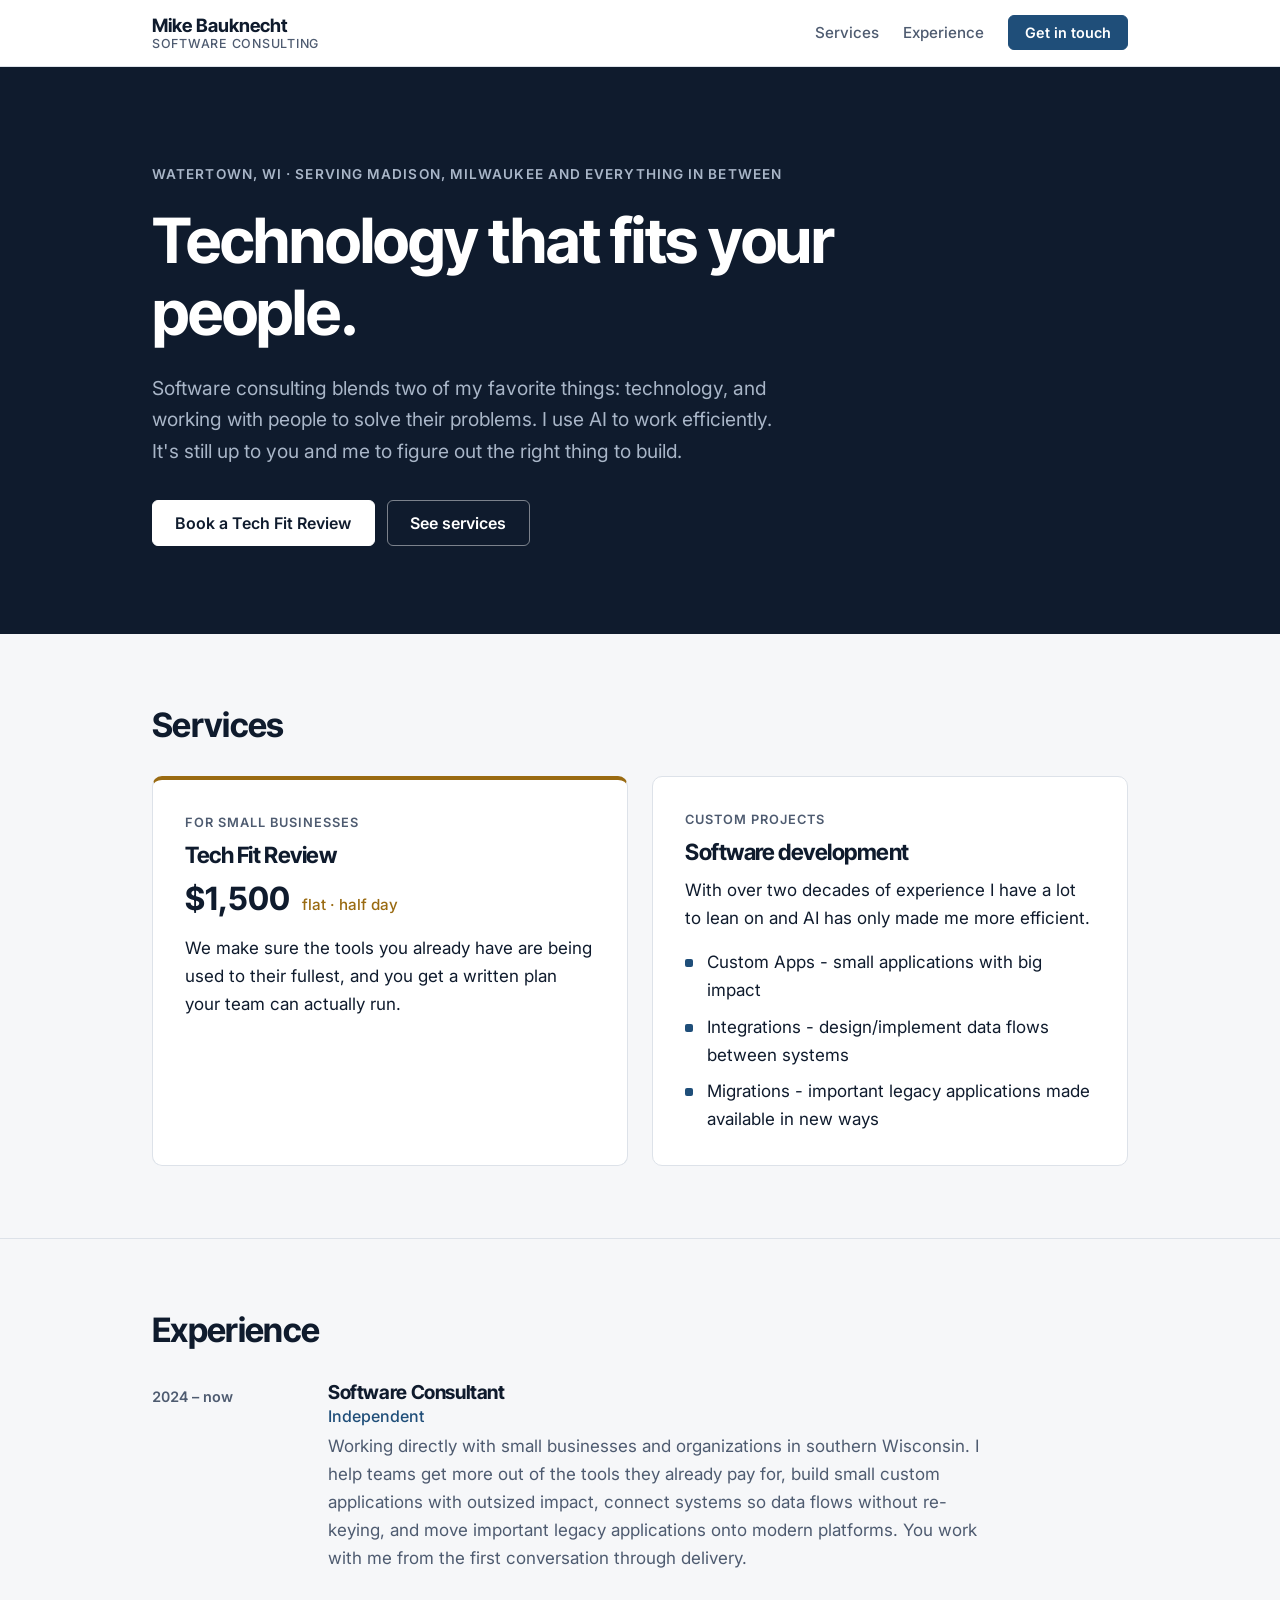
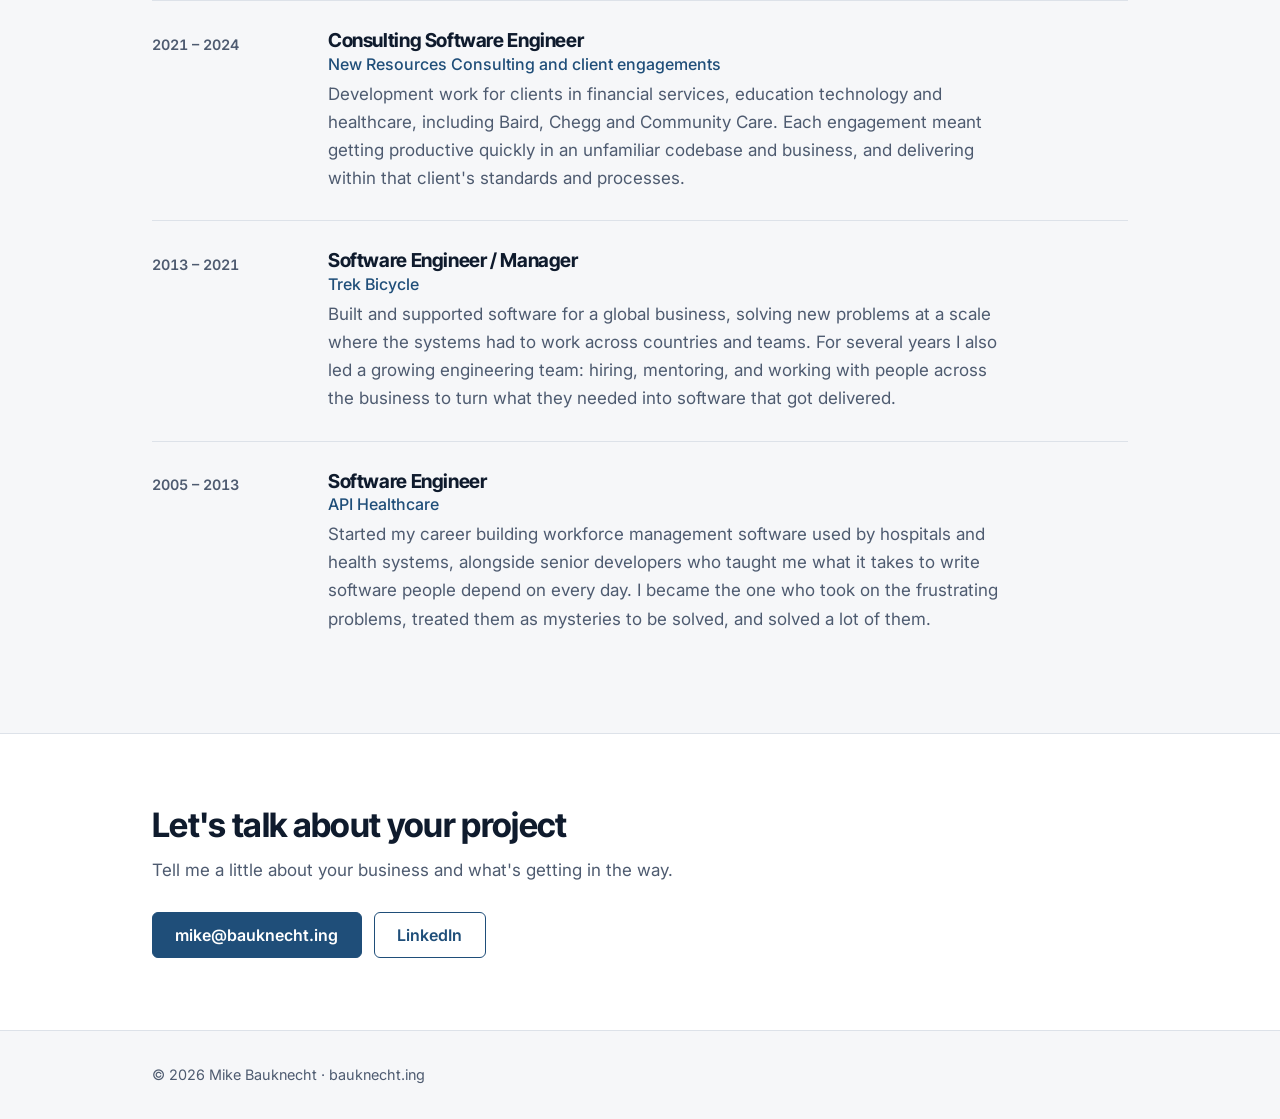
==== index.html @ 4aa67260 "Temp experience section" ====
<!doctype html>
<html lang="en">
<head>
    <meta charset="utf-8">
    <meta name="viewport" content="width=device-width,initial-scale=1">
    <title>Mike Bauknecht – Software Consulting</title>
    <meta name="description" content="Software consulting from Mike Bauknecht in Watertown, WI: custom apps, system integrations, legacy migrations, and a half-day Tech Fit Review for small businesses.">
    <link rel="canonical" href="https://bauknecht.ing/">
    <link rel="preconnect" href="https://fonts.googleapis.com">
    <link rel="preconnect" href="https://fonts.gstatic.com" crossorigin>
    <link href="https://fonts.googleapis.com/css2?family=Inter:wght@400;500;600;700&family=Inter+Tight:wght@600;700&display=swap" rel="stylesheet">
    <link rel="stylesheet" href="style.css">
</head>
<body>
    <header class="site">
        <div class="wrap">
            <a class="brand" href="#top">Mike Bauknecht<span>Software Consulting</span></a>
            <nav aria-label="Main">
                <a href="#services">Services</a>
                <a href="#experience">Experience</a>
                <a class="btn btn-sm" href="#contact">Get in touch</a>
            </nav>
        </div>
    </header>

    <main id="top">
        <section class="hero">
            <div class="wrap">
                <p class="eyebrow">Watertown, WI &middot; Serving Madison, Milwaukee and everything in between</p>
                <h1>Technology that fits your people.</h1>
                <p class="lede">Software consulting blends two of my favorite things: technology, and working with people to solve their problems. I use AI to work efficiently. It's still up to you and me to figure out the right thing to build.</p>
                <p class="cta">
                    <a class="btn" href="mailto:mike@bauknecht.ing?subject=Tech%20Fit%20Review">Book a Tech Fit Review</a>
                    <a class="btn btn-ghost" href="#services">See services</a>
                </p>
            </div>
        </section>

        <section id="services">
            <div class="wrap">
                <h2>Services</h2>
                <div class="grid">
                    <article class="card featured">
                        <p class="tag">For small businesses</p>
                        <h3>Tech Fit Review</h3>
                        <p class="price">$1,500 <span>flat &middot; half day</span></p>
                        <p>We make sure the tools you already have are being used to their fullest, and you get a written plan your team can actually run.</p>
                    </article>
                    <article class="card">
                        <p class="tag">Custom projects</p>
                        <h3>Software development</h3>
                        <p>With over two decades of experience I have a lot to lean on and AI has only made me more efficient.</p>
                        <ul class="skills">
                            <li>Custom Apps - small applications with big impact</li>
                            <li>Integrations - design/implement data flows between systems</li>
                            <li>Migrations - important legacy applications made available in new ways</li>
                        </ul>
                    </article>
                </div>
            </div>
        </section>

        <section id="experience">
            <div class="wrap">
                <h2>Experience</h2>
                <ol class="timeline">
                    <li>
                        <time>2024 – now</time>
                        <div>
                            <h3>Software Consultant <span>Independent</span></h3>
                            <p>Working directly with small businesses and organizations in southern Wisconsin. I help teams get more out of the tools they already pay for, build small custom applications with outsized impact, connect systems so data flows without re-keying, and move important legacy applications onto modern platforms. You work with me from the first conversation through delivery.</p>
                        </div>
                    </li>
                    <li>
                        <time>2021 – 2024</time>
                        <div>
                            <h3>Consulting Software Engineer <span>New Resources Consulting and client engagements</span></h3>
                            <p>Development work for clients in financial services, education technology and healthcare, including Baird, Chegg and Community Care. Each engagement meant getting productive quickly in an unfamiliar codebase and business, and delivering within that client's standards and processes.</p>
                        </div>
                    </li>
                    <li>
                        <time>2013 – 2021</time>
                        <div>
                            <h3>Software Engineer / Manager <span>Trek Bicycle</span></h3>
                            <p>Built and supported software for a global business, solving new problems at a scale where the systems had to work across countries and teams. For several years I also led a growing engineering team: hiring, mentoring, and working with people across the business to turn what they needed into software that got delivered.</p>
                        </div>
                    </li>
                    <li>
                        <time>2005 – 2013</time>
                        <div>
                            <h3>Software Engineer <span>API Healthcare</span></h3>
                            <p>Started my career building workforce management software used by hospitals and health systems, alongside senior developers who taught me what it takes to write software people depend on every day. I became the one who took on the frustrating problems, treated them as mysteries to be solved, and solved a lot of them.</p>
                        </div>
                    </li>
                </ol>
            </div>
        </section>

        <section id="contact" class="contact">
            <div class="wrap">
                <h2>Let's talk about your project</h2>
                <p>Tell me a little about your business and what's getting in the way.</p>
                <p class="cta">
                    <a class="btn" href="mailto:mike@bauknecht.ing">mike@bauknecht.ing</a>
                    <a class="btn btn-ghost" href="https://www.linkedin.com/in/michaelbauknecht/">LinkedIn</a>
                </p>
            </div>
        </section>
    </main>

    <footer>
        <div class="wrap">&copy; <span id="yr">2026</span> Mike Bauknecht &middot; bauknecht.ing</div>
    </footer>

    <script>document.getElementById("yr").textContent=new Date().getFullYear()</script>
</body>
</html>
---- style.css ----
:root{--bg:#F6F7F9;--surface:#FFFFFF;--ink:#0F1B2D;--muted:#4E5B70;--line:#DDE2E9;--accent:#1F4E79;--accent-ink:#FFFFFF;--gold:#9A6B12;--hero:#0F1B2D;--hero-ink:#E8EDF4;--hero-muted:#A9B6C8}
@media (prefers-color-scheme:dark){:root{--bg:#0B1220;--surface:#121B2B;--ink:#E6EBF2;--muted:#9AA7BA;--line:#223047;--accent:#86B6E6;--accent-ink:#0B1220;--gold:#D9AE5B;--hero:#070D18}}
*{box-sizing:border-box}
html{scroll-behavior:smooth;scroll-padding-top:5rem}
body{margin:0;background:var(--bg);color:var(--ink);font:400 1.0625rem/1.65 "Inter",system-ui,sans-serif;-webkit-font-smoothing:antialiased}
.wrap{max-width:64rem;margin:0 auto;padding:0 1.5rem}
a{color:var(--accent);text-underline-offset:.2em}
a:focus-visible{outline:3px solid var(--accent);outline-offset:3px;border-radius:4px}
h1,h2,h3{font-family:"Inter Tight","Inter",system-ui,sans-serif;letter-spacing:-.02em;line-height:1.15}
header.site{position:sticky;top:0;z-index:10;background:var(--surface);border-bottom:1px solid var(--line)}
header.site .wrap{display:flex;flex-wrap:wrap;align-items:center;gap:.75rem 1.5rem;padding-top:.9rem;padding-bottom:.9rem}
.brand{font:700 1.15rem "Inter Tight","Inter",sans-serif;color:var(--ink);text-decoration:none;margin-right:auto;display:flex;flex-direction:column;line-height:1.2}
.brand span{font:500 .78rem "Inter",sans-serif;color:var(--muted);letter-spacing:.06em;text-transform:uppercase}
nav{display:flex;align-items:center;gap:1.5rem}
nav a{font-weight:500;font-size:.95rem;color:var(--muted);text-decoration:none}
nav a:hover{color:var(--ink)}
.btn{display:inline-block;font:600 1rem "Inter",sans-serif;background:var(--accent);color:var(--accent-ink);border:1px solid var(--accent);padding:.75rem 1.4rem;border-radius:6px;text-decoration:none;transition:filter .15s}
.btn:hover{filter:brightness(1.12)}
nav a.btn,nav a.btn:hover{color:var(--accent-ink)}
.btn-sm{font-size:.9rem;padding:.5rem 1rem}
.btn-ghost{background:transparent;color:var(--accent)}
.cta{display:flex;flex-wrap:wrap;gap:.75rem;margin:2rem 0 0}
section{padding:4.5rem 0;border-bottom:1px solid var(--line)}
h2{font-size:clamp(1.6rem,3.5vw,2.1rem);margin:0 0 2rem}
.hero{background:var(--hero);color:var(--hero-ink);padding:6rem 0 5.5rem;border:0}
.hero .eyebrow{font-weight:600;font-size:.85rem;letter-spacing:.08em;text-transform:uppercase;color:var(--hero-muted);margin:0 0 1.25rem}
.hero h1{font-size:clamp(2.3rem,6vw,3.9rem);margin:0 0 1.5rem;max-width:18ch;color:#fff}
.hero .lede{font-size:1.2rem;color:var(--hero-muted);max-width:40rem;margin:0}
.hero .btn{--accent:#FFFFFF;--accent-ink:#0F1B2D}
.hero .btn-ghost{color:#fff;border-color:rgba(255,255,255,.45)}
.grid{display:grid;grid-template-columns:repeat(auto-fit,minmax(18rem,1fr));gap:1.5rem}
.card{background:var(--surface);border:1px solid var(--line);border-radius:10px;padding:2rem}
.card.featured{border-top:4px solid var(--gold)}
.card h3{font-size:1.4rem;margin:0 0 .75rem}
.card p{margin:0 0 1rem}
.card p:last-child{margin-bottom:0}
.tag{font-weight:600;font-size:.8rem;letter-spacing:.08em;text-transform:uppercase;color:var(--muted)}
.card .tag{margin-bottom:.5rem}
.price{font:700 2rem "Inter Tight","Inter",sans-serif;color:var(--ink)}
.price span{font:500 .95rem "Inter",sans-serif;color:var(--gold);margin-left:.35rem}
.skills{margin:0;padding:0;list-style:none;display:grid;gap:.5rem}
.skills li{padding-left:1.4rem;position:relative}
.skills li::before{content:"";position:absolute;left:0;top:.65em;width:.5rem;height:.5rem;border-radius:2px;background:var(--accent)}
.about{max-width:44rem;margin:2.5rem 0 0;color:var(--muted);font-size:1.1rem}
.timeline{list-style:none;margin:0;padding:0}
.timeline li{display:grid;grid-template-columns:9rem 1fr;gap:.25rem 2rem;padding:1.75rem 0;border-top:1px solid var(--line)}
.timeline li:first-child{border-top:0;padding-top:0}
.timeline time{font-weight:600;font-size:.9rem;color:var(--muted);font-variant-numeric:tabular-nums;padding-top:.2rem}
.timeline h3{font-size:1.2rem;margin:0 0 .4rem}
.timeline h3 span{display:block;font:500 1rem "Inter",sans-serif;color:var(--accent);letter-spacing:0;margin-top:.15rem}
.timeline p{margin:0;max-width:42rem;color:var(--muted)}
@media(max-width:40rem){.timeline li{grid-template-columns:1fr}nav a:not(.btn){display:none}}
.contact{background:var(--surface);border-bottom:0}
.contact h2{margin-bottom:.75rem}
.contact p{max-width:40rem;color:var(--muted);margin:0}
.contact .cta{margin-top:1.75rem}
footer{padding:2rem 0;color:var(--muted);font-size:.9rem;border-top:1px solid var(--line)}
@media(prefers-reduced-motion:reduce){html{scroll-behavior:auto}.btn{transition:none}}
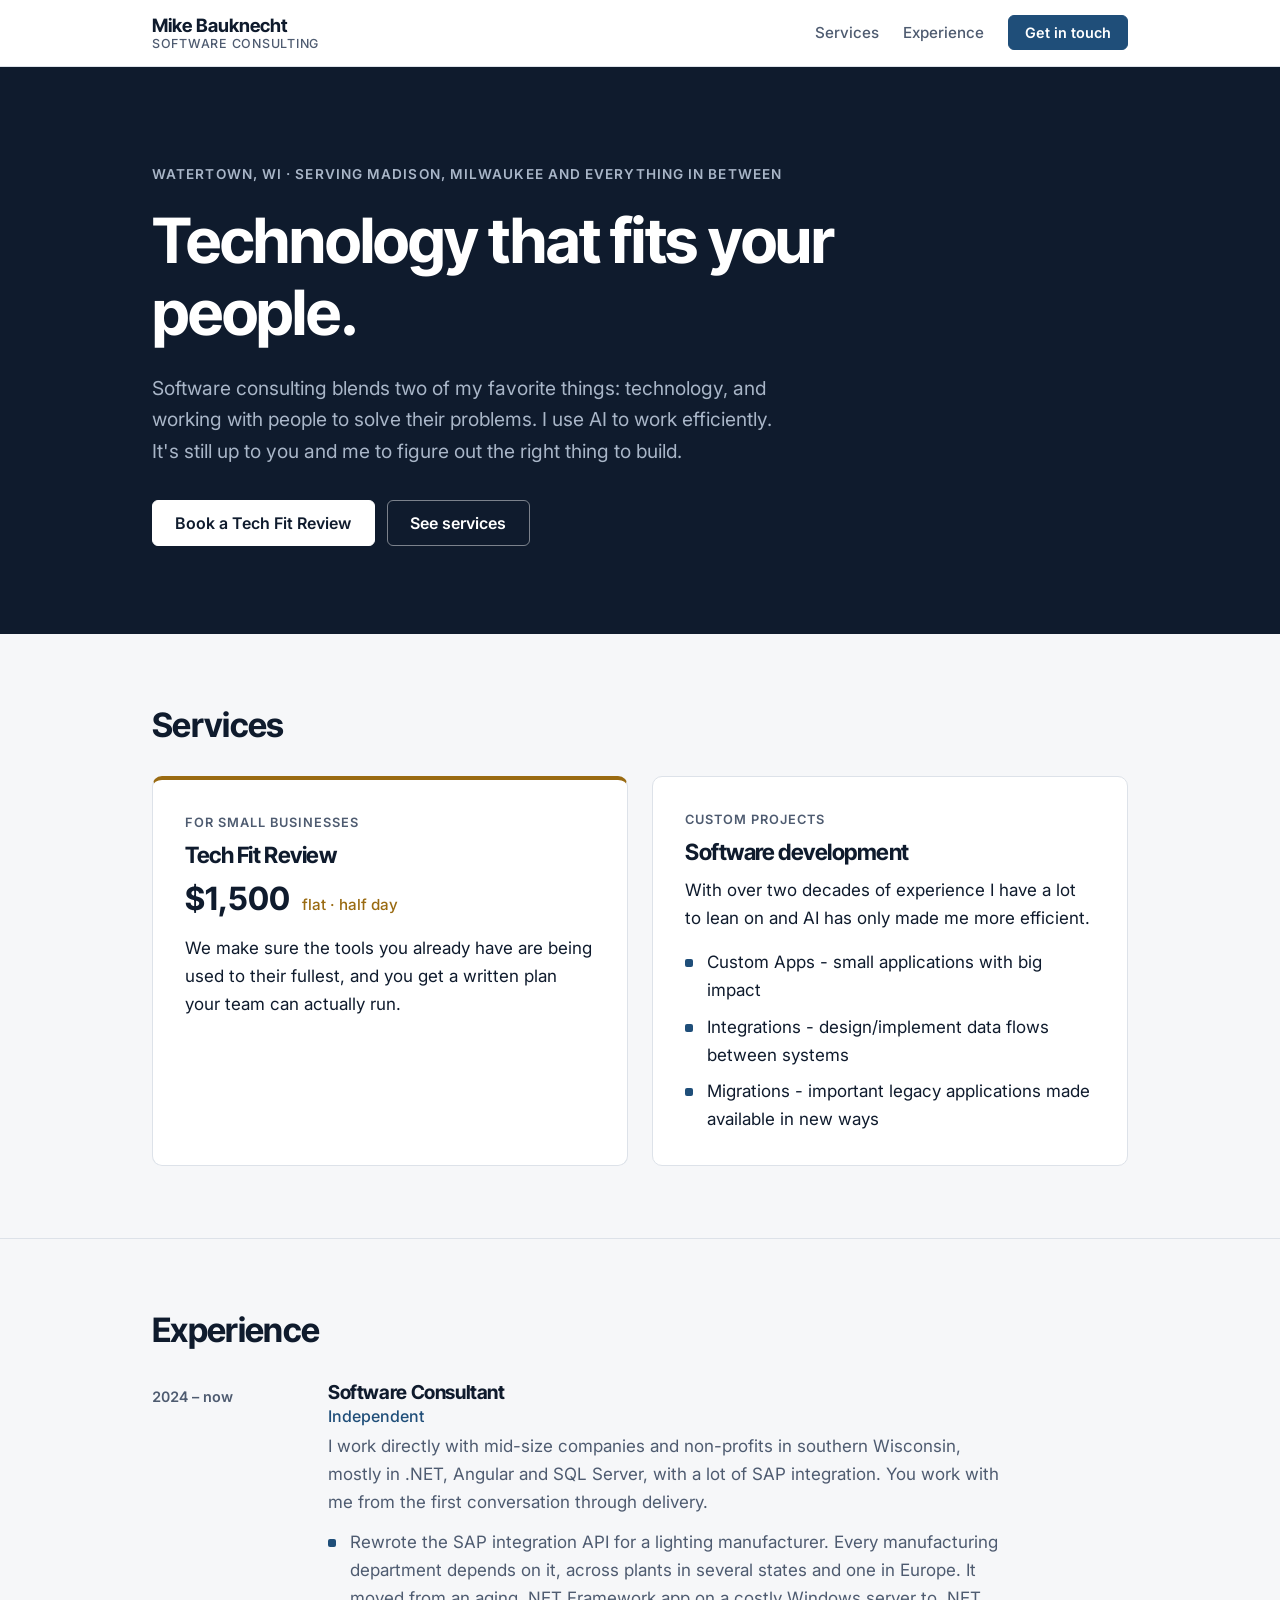
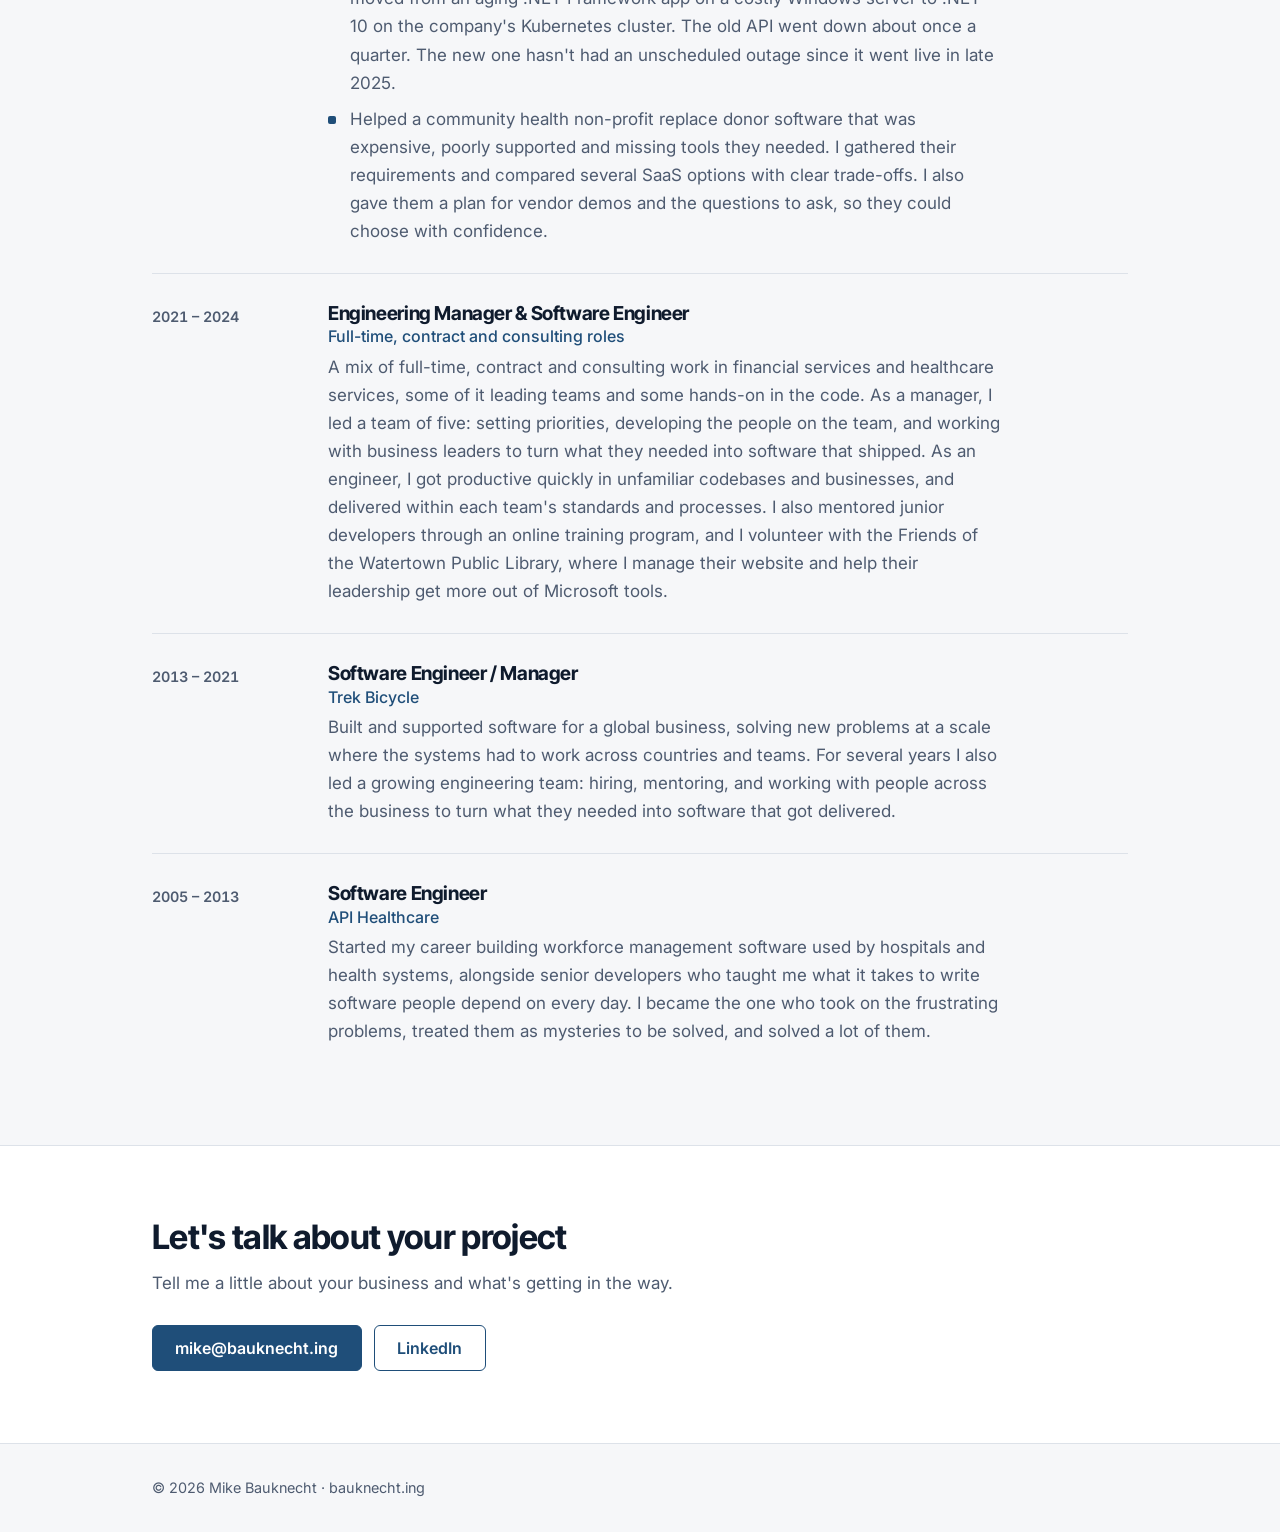
==== commit 4c047705: "Connective and hopping experience entries" ====
--- a/index.html
+++ b/index.html
@@ -4,7 +4,7 @@
     <meta charset="utf-8">
     <meta name="viewport" content="width=device-width,initial-scale=1">
     <title>Mike Bauknecht – Software Consulting</title>
-    <meta name="description" content="Software consulting from Mike Bauknecht in Watertown, WI: custom apps, system integrations, legacy migrations, and a half-day Tech Fit Review for small businesses.">
+    <meta name="description" content="Software consulting from Mike Bauknecht in Watertown, WI: custom apps, system integrations, legacy migrations, and a half-day Tech Fit Review for small to mid-size businesses and non-profits.">
     <link rel="canonical" href="https://bauknecht.ing/">
     <link rel="preconnect" href="https://fonts.googleapis.com">
     <link rel="preconnect" href="https://fonts.gstatic.com" crossorigin>
@@ -68,14 +68,18 @@
                         <time>2024 – now</time>
                         <div>
                             <h3>Software Consultant <span>Independent</span></h3>
-                            <p>Working directly with small businesses and organizations in southern Wisconsin. I help teams get more out of the tools they already pay for, build small custom applications with outsized impact, connect systems so data flows without re-keying, and move important legacy applications onto modern platforms. You work with me from the first conversation through delivery.</p>
+                            <p>I work directly with mid-size companies and non-profits in southern Wisconsin, mostly in .NET, Angular and SQL Server, with a lot of SAP integration. You work with me from the first conversation through delivery.</p>
+                            <ul>
+                                <li>Rewrote the SAP integration API for a lighting manufacturer. Every manufacturing department depends on it, across plants in several states and one in Europe. It moved from an aging .NET Framework app on a costly Windows server to .NET 10 on the company's Kubernetes cluster. The old API went down about once a quarter. The new one hasn't had an unscheduled outage since it went live in late 2025.</li>
+                                <li>Helped a community health non-profit replace donor software that was expensive, poorly supported and missing tools they needed. I gathered their requirements and compared several SaaS options with clear trade-offs. I also gave them a plan for vendor demos and the questions to ask, so they could choose with confidence.</li>
+                            </ul>
                         </div>
                     </li>
                     <li>
                         <time>2021 – 2024</time>
                         <div>
-                            <h3>Consulting Software Engineer <span>New Resources Consulting and client engagements</span></h3>
-                            <p>Development work for clients in financial services, education technology and healthcare, including Baird, Chegg and Community Care. Each engagement meant getting productive quickly in an unfamiliar codebase and business, and delivering within that client's standards and processes.</p>
+                            <h3>Engineering Manager &amp; Software Engineer <span>Full-time, contract and consulting roles</span></h3>
+                            <p>A mix of full-time, contract and consulting work in financial services and healthcare services, some of it leading teams and some hands-on in the code. As a manager, I led a team of five: setting priorities, developing the people on the team, and working with business leaders to turn what they needed into software that shipped. As an engineer, I got productive quickly in unfamiliar codebases and businesses, and delivered within each team's standards and processes. I also mentored junior developers through an online training program, and I volunteer with the Friends of the Watertown Public Library, where I manage their website and help their leadership get more out of Microsoft tools.</p>
                         </div>
                     </li>
                     <li>
--- a/style.css
+++ b/style.css
@@ -39,17 +39,18 @@
 .price{font:700 2rem "Inter Tight","Inter",sans-serif;color:var(--ink)}
 .price span{font:500 .95rem "Inter",sans-serif;color:var(--gold);margin-left:.35rem}
 .skills{margin:0;padding:0;list-style:none;display:grid;gap:.5rem}
-.skills li{padding-left:1.4rem;position:relative}
-.skills li::before{content:"";position:absolute;left:0;top:.65em;width:.5rem;height:.5rem;border-radius:2px;background:var(--accent)}
+.skills li,.timeline ul li{padding-left:1.4rem;position:relative}
+.skills li::before,.timeline ul li::before{content:"";position:absolute;left:0;top:.65em;width:.5rem;height:.5rem;border-radius:2px;background:var(--accent)}
 .about{max-width:44rem;margin:2.5rem 0 0;color:var(--muted);font-size:1.1rem}
 .timeline{list-style:none;margin:0;padding:0}
-.timeline li{display:grid;grid-template-columns:9rem 1fr;gap:.25rem 2rem;padding:1.75rem 0;border-top:1px solid var(--line)}
-.timeline li:first-child{border-top:0;padding-top:0}
+.timeline>li{display:grid;grid-template-columns:9rem 1fr;gap:.25rem 2rem;padding:1.75rem 0;border-top:1px solid var(--line)}
+.timeline>li:first-child{border-top:0;padding-top:0}
 .timeline time{font-weight:600;font-size:.9rem;color:var(--muted);font-variant-numeric:tabular-nums;padding-top:.2rem}
 .timeline h3{font-size:1.2rem;margin:0 0 .4rem}
 .timeline h3 span{display:block;font:500 1rem "Inter",sans-serif;color:var(--accent);letter-spacing:0;margin-top:.15rem}
 .timeline p{margin:0;max-width:42rem;color:var(--muted)}
-@media(max-width:40rem){.timeline li{grid-template-columns:1fr}nav a:not(.btn){display:none}}
+.timeline ul{margin:.75rem 0 0;padding:0;list-style:none;display:grid;gap:.5rem;max-width:42rem;color:var(--muted)}
+@media(max-width:40rem){.timeline>li{grid-template-columns:1fr}nav a:not(.btn){display:none}}
 .contact{background:var(--surface);border-bottom:0}
 .contact h2{margin-bottom:.75rem}
 .contact p{max-width:40rem;color:var(--muted);margin:0}
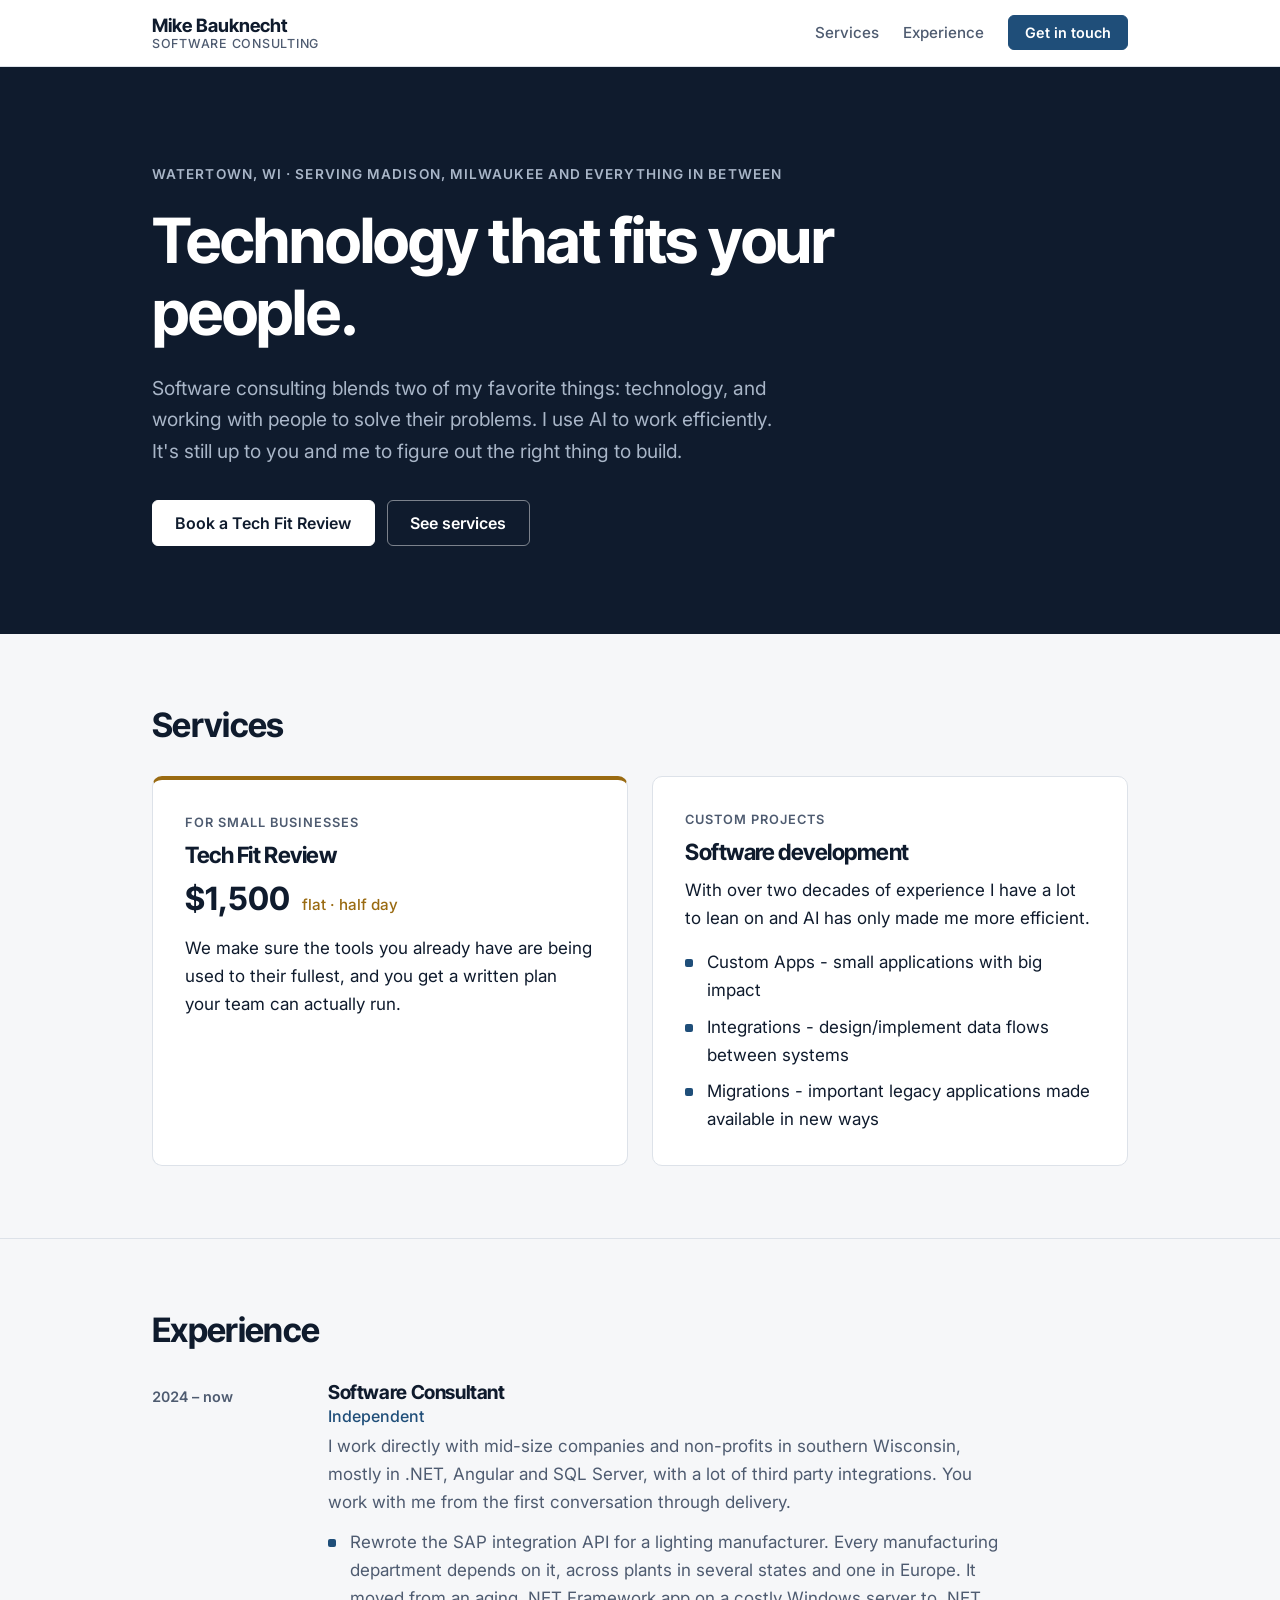
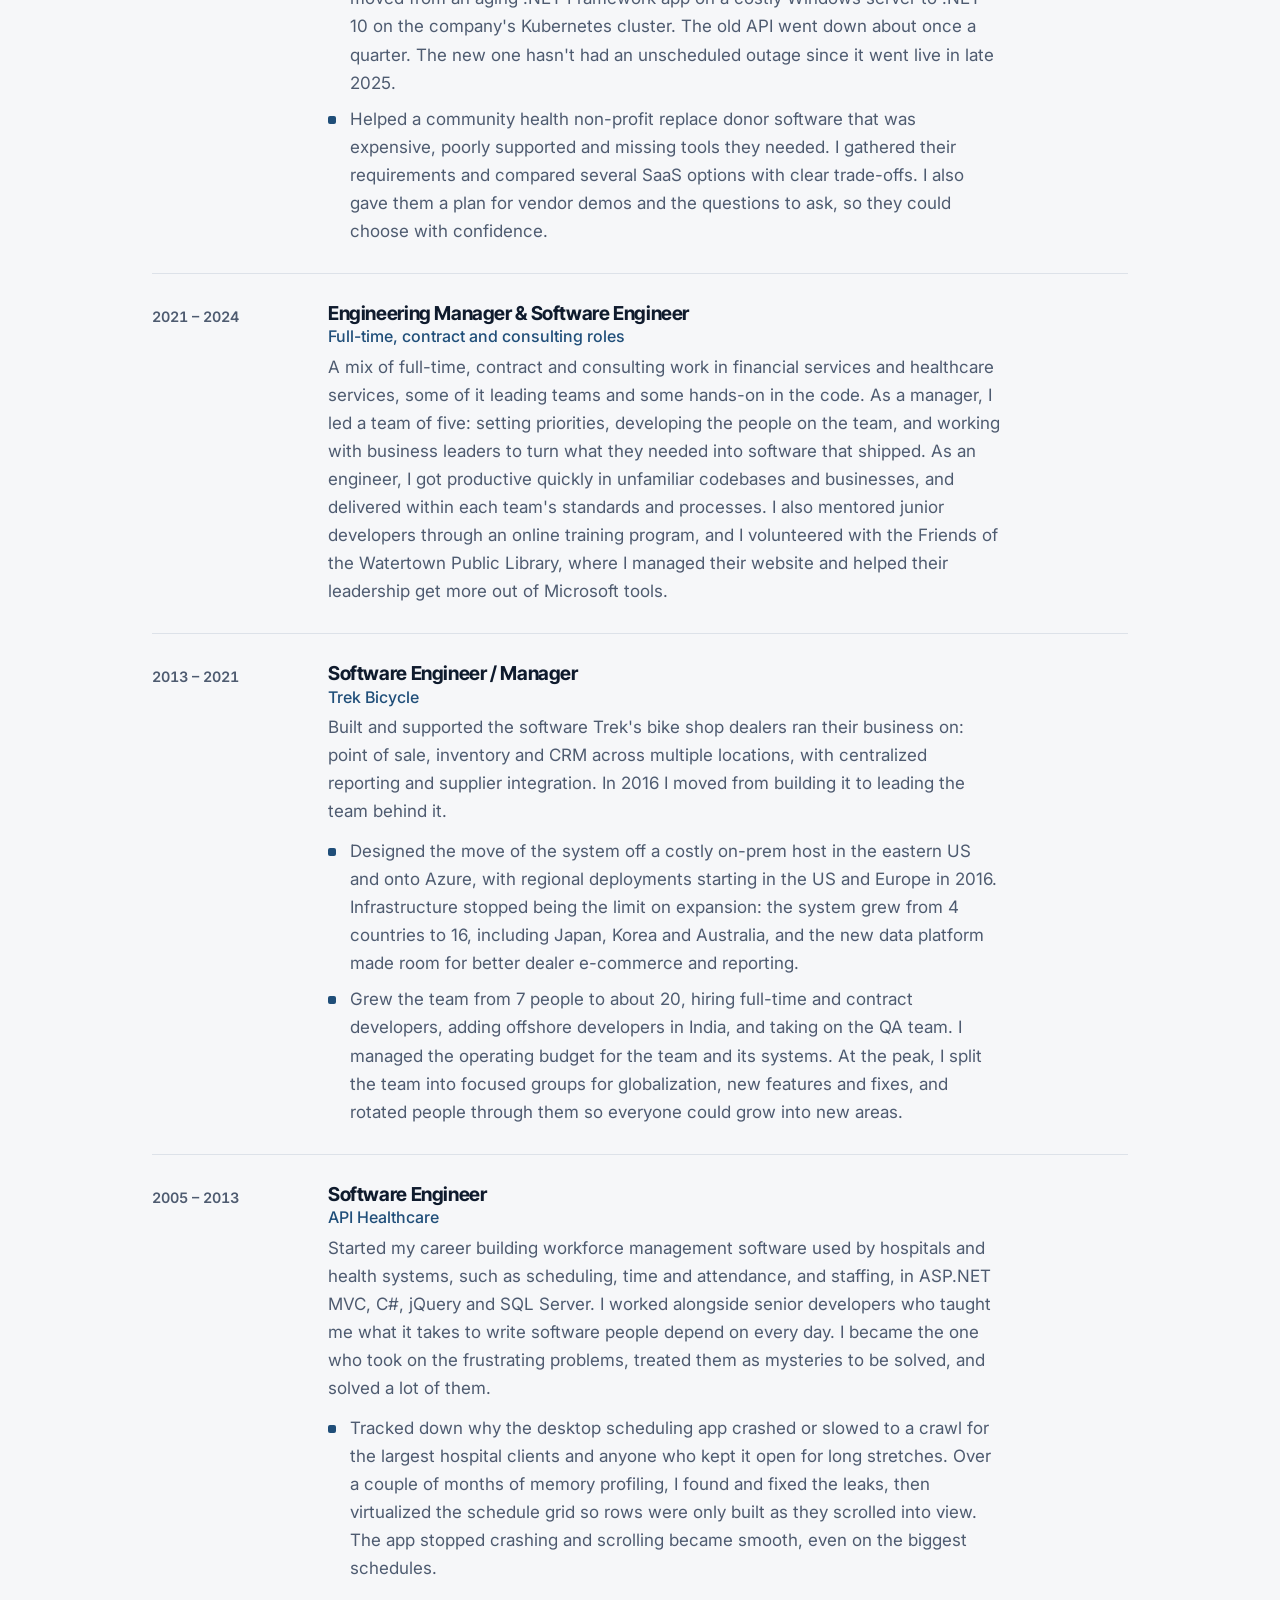
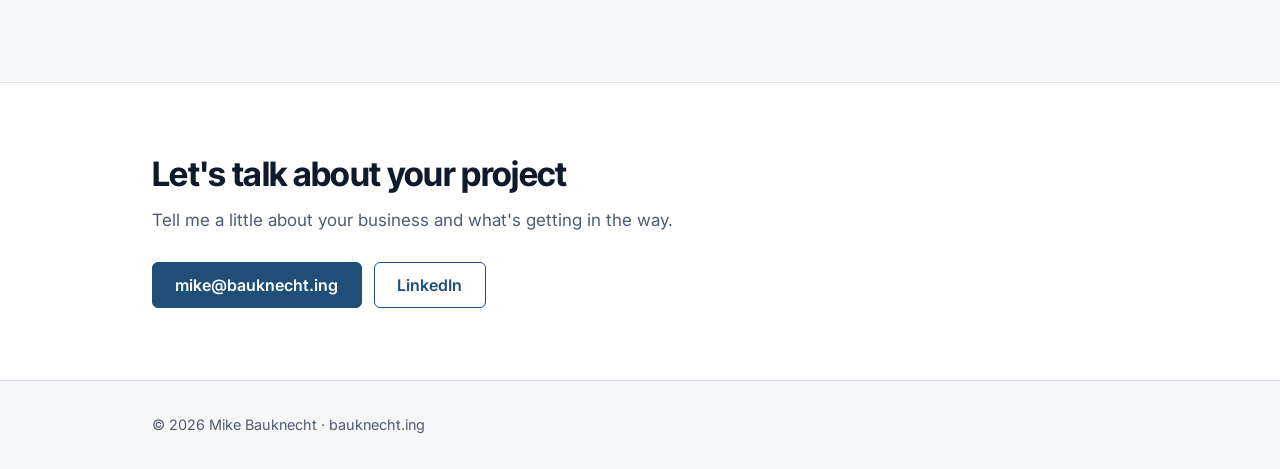
==== commit 5e4c10ac: "Update Trek and Api text" ====
--- a/index.html
+++ b/index.html
@@ -68,7 +68,7 @@
                         <time>2024 – now</time>
                         <div>
                             <h3>Software Consultant <span>Independent</span></h3>
-                            <p>I work directly with mid-size companies and non-profits in southern Wisconsin, mostly in .NET, Angular and SQL Server, with a lot of SAP integration. You work with me from the first conversation through delivery.</p>
+                            <p>I work directly with mid-size companies and non-profits in southern Wisconsin, mostly in .NET, Angular and SQL Server, with a lot of third party integrations. You work with me from the first conversation through delivery.</p>
                             <ul>
                                 <li>Rewrote the SAP integration API for a lighting manufacturer. Every manufacturing department depends on it, across plants in several states and one in Europe. It moved from an aging .NET Framework app on a costly Windows server to .NET 10 on the company's Kubernetes cluster. The old API went down about once a quarter. The new one hasn't had an unscheduled outage since it went live in late 2025.</li>
                                 <li>Helped a community health non-profit replace donor software that was expensive, poorly supported and missing tools they needed. I gathered their requirements and compared several SaaS options with clear trade-offs. I also gave them a plan for vendor demos and the questions to ask, so they could choose with confidence.</li>
@@ -79,21 +79,28 @@
                         <time>2021 – 2024</time>
                         <div>
                             <h3>Engineering Manager &amp; Software Engineer <span>Full-time, contract and consulting roles</span></h3>
-                            <p>A mix of full-time, contract and consulting work in financial services and healthcare services, some of it leading teams and some hands-on in the code. As a manager, I led a team of five: setting priorities, developing the people on the team, and working with business leaders to turn what they needed into software that shipped. As an engineer, I got productive quickly in unfamiliar codebases and businesses, and delivered within each team's standards and processes. I also mentored junior developers through an online training program, and I volunteer with the Friends of the Watertown Public Library, where I manage their website and help their leadership get more out of Microsoft tools.</p>
+                            <p>A mix of full-time, contract and consulting work in financial services and healthcare services, some of it leading teams and some hands-on in the code. As a manager, I led a team of five: setting priorities, developing the people on the team, and working with business leaders to turn what they needed into software that shipped. As an engineer, I got productive quickly in unfamiliar codebases and businesses, and delivered within each team's standards and processes. I also mentored junior developers through an online training program, and I volunteered with the Friends of the Watertown Public Library, where I managed their website and helped their leadership get more out of Microsoft tools.</p>
                         </div>
                     </li>
                     <li>
                         <time>2013 – 2021</time>
                         <div>
                             <h3>Software Engineer / Manager <span>Trek Bicycle</span></h3>
-                            <p>Built and supported software for a global business, solving new problems at a scale where the systems had to work across countries and teams. For several years I also led a growing engineering team: hiring, mentoring, and working with people across the business to turn what they needed into software that got delivered.</p>
+                            <p>Built and supported the software Trek's bike shop dealers ran their business on: point of sale, inventory and CRM across multiple locations, with centralized reporting and supplier integration. In 2016 I moved from building it to leading the team behind it.</p>
+                            <ul>
+                                <li>Designed the move of the system off a costly on-prem host in the eastern US and onto Azure, with regional deployments starting in the US and Europe in 2016. Infrastructure stopped being the limit on expansion: the system grew from 4 countries to 16, including Japan, Korea and Australia, and the new data platform made room for better dealer e-commerce and reporting.</li>
+                                <li>Grew the team from 7 people to about 20, hiring full-time and contract developers, adding offshore developers in India, and taking on the QA team. I managed the operating budget for the team and its systems. At the peak, I split the team into focused groups for globalization, new features and fixes, and rotated people through them so everyone could grow into new areas.</li>
+                            </ul>
                         </div>
                     </li>
                     <li>
                         <time>2005 – 2013</time>
                         <div>
                             <h3>Software Engineer <span>API Healthcare</span></h3>
-                            <p>Started my career building workforce management software used by hospitals and health systems, alongside senior developers who taught me what it takes to write software people depend on every day. I became the one who took on the frustrating problems, treated them as mysteries to be solved, and solved a lot of them.</p>
+                            <p>Started my career building workforce management software used by hospitals and health systems, such as scheduling, time and attendance, and staffing, in ASP.NET MVC, C#, jQuery and SQL Server. I worked alongside senior developers who taught me what it takes to write software people depend on every day. I became the one who took on the frustrating problems, treated them as mysteries to be solved, and solved a lot of them.</p>
+                            <ul>
+                                <li>Tracked down why the desktop scheduling app crashed or slowed to a crawl for the largest hospital clients and anyone who kept it open for long stretches. Over a couple of months of memory profiling, I found and fixed the leaks, then virtualized the schedule grid so rows were only built as they scrolled into view. The app stopped crashing and scrolling became smooth, even on the biggest schedules.</li>
+                            </ul>
                         </div>
                     </li>
                 </ol>
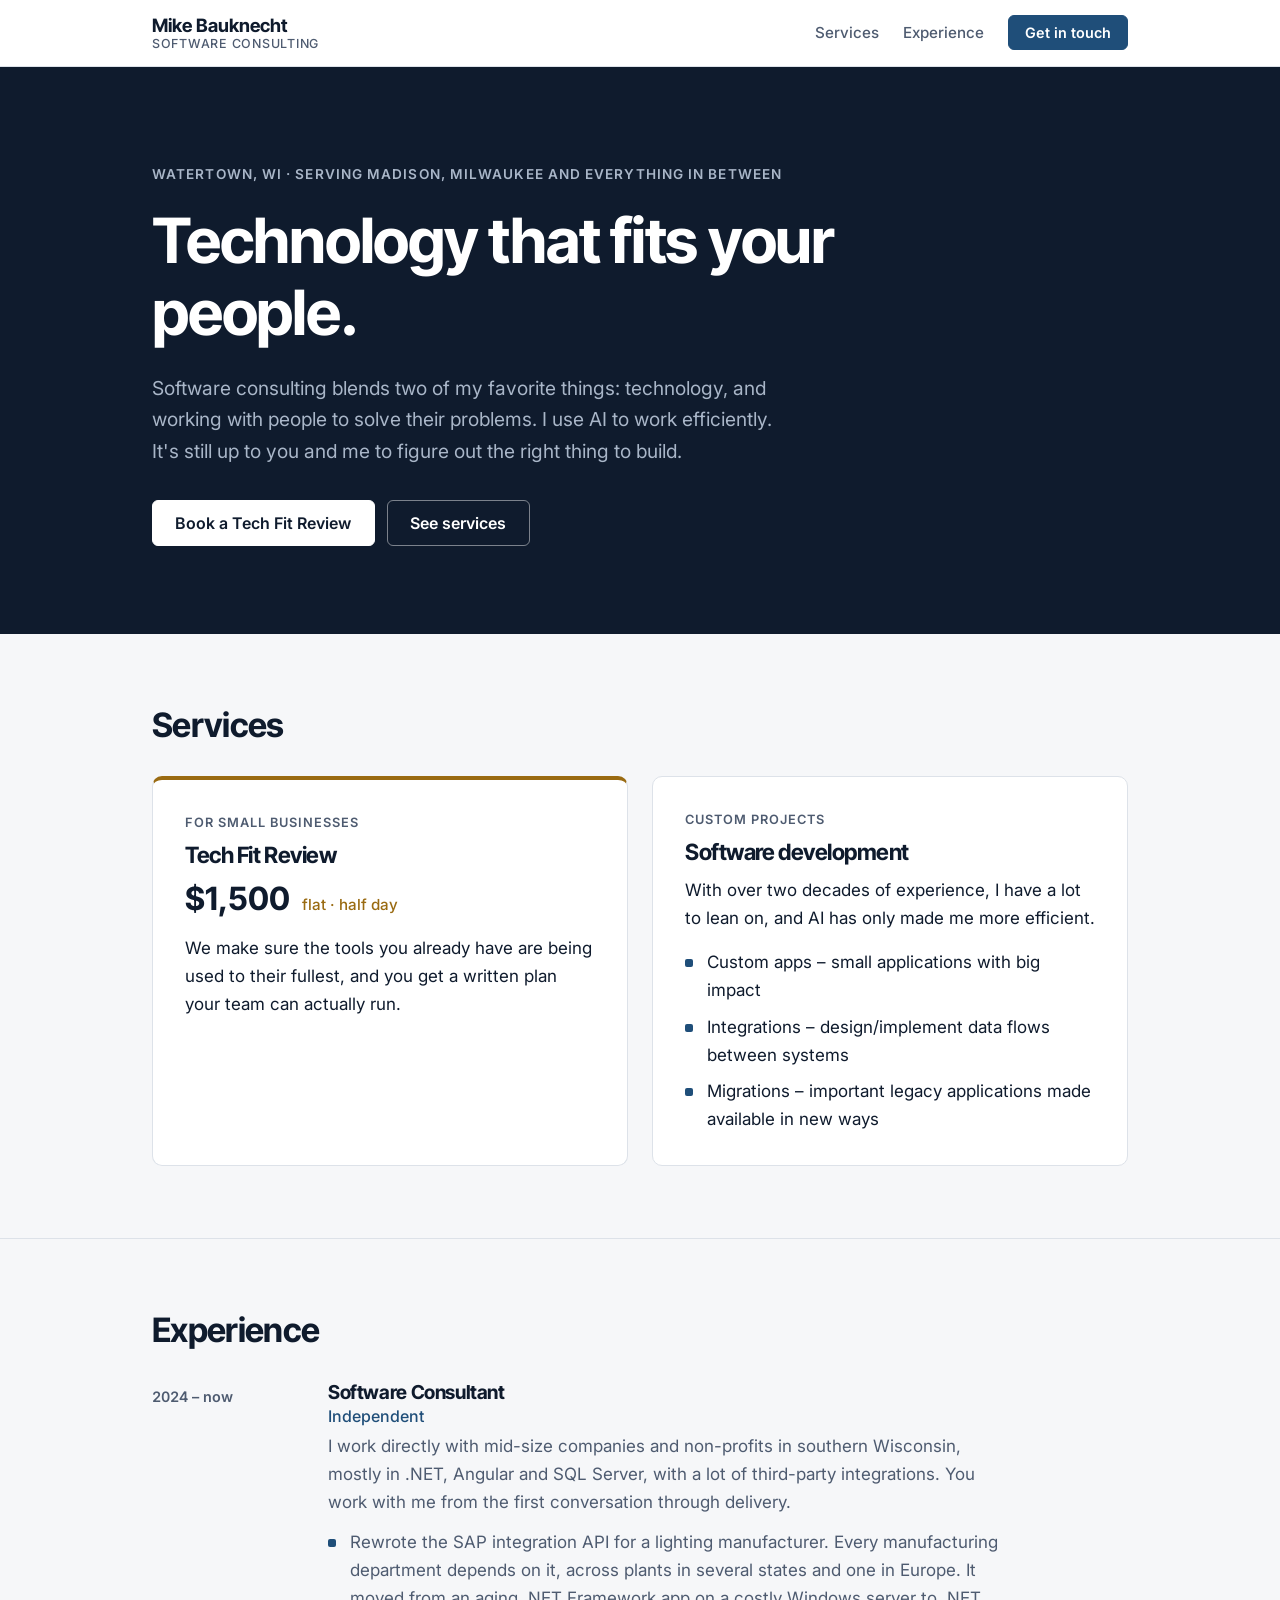
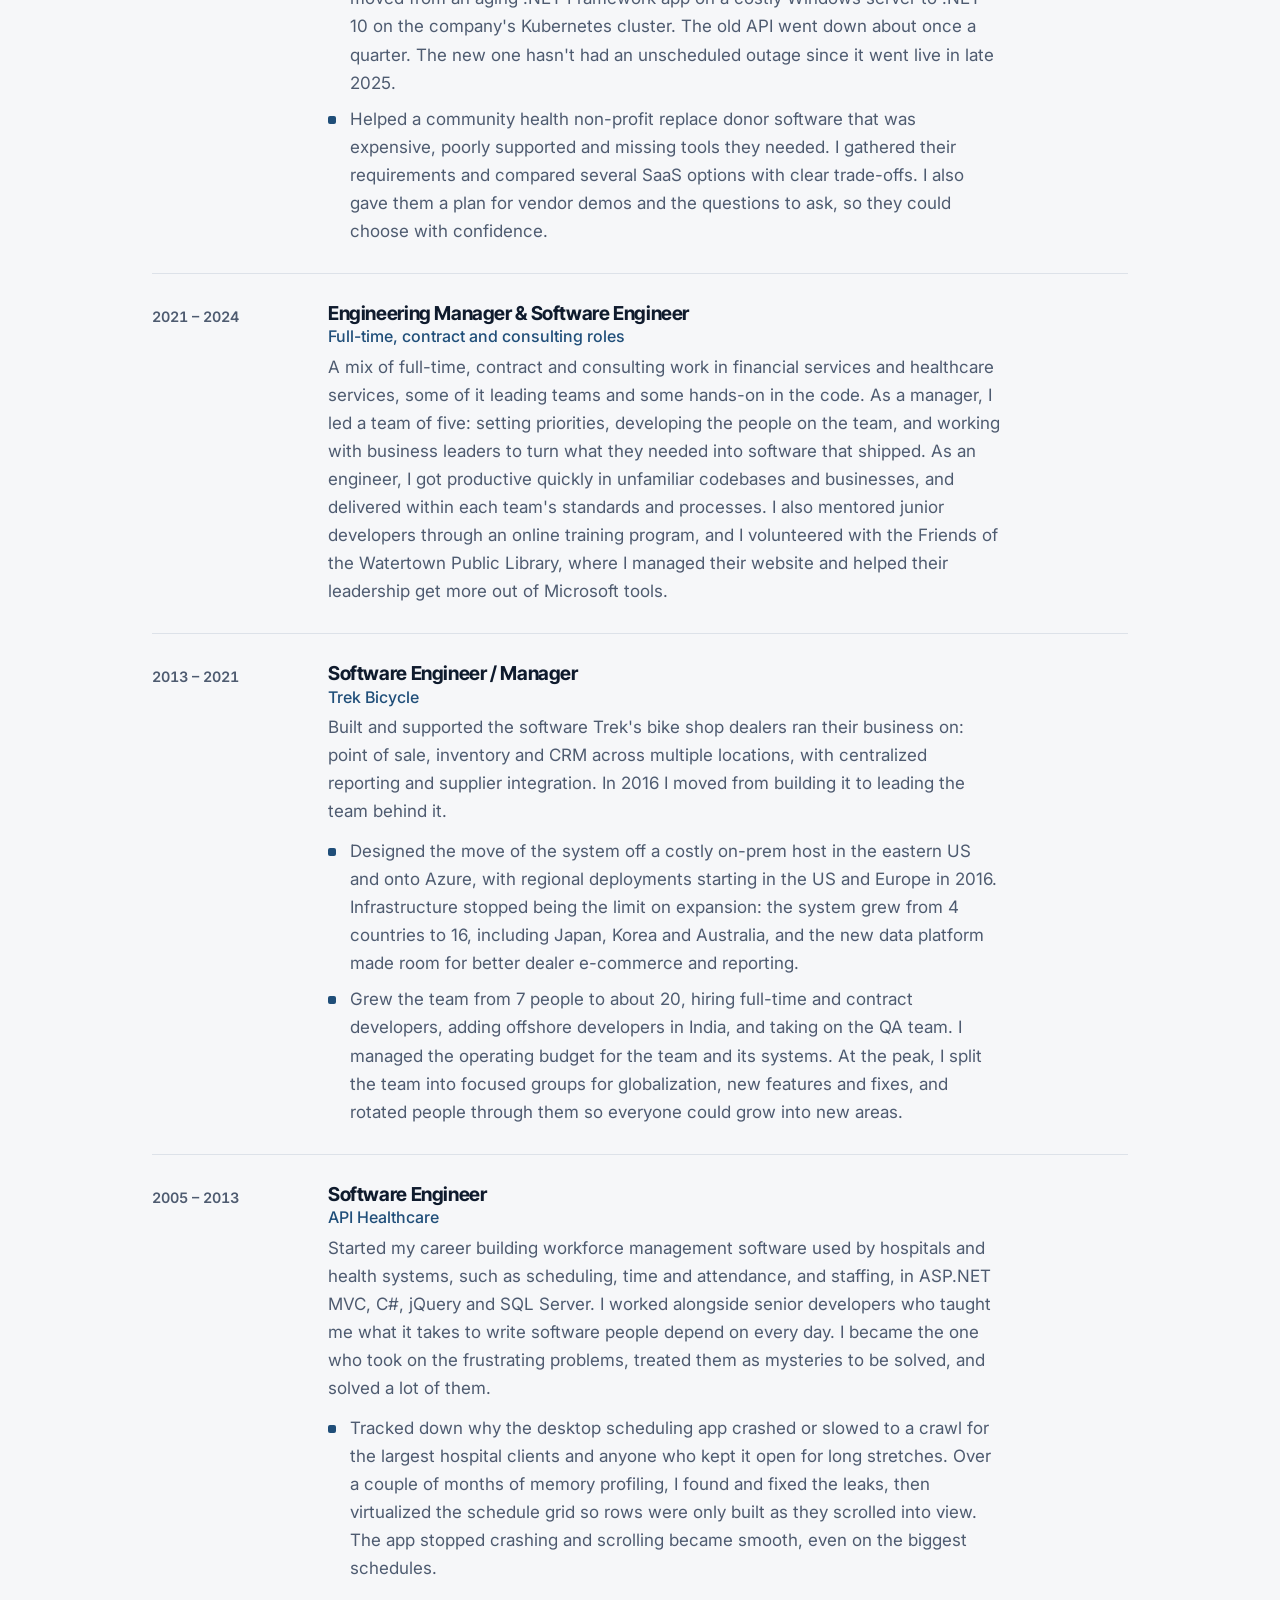
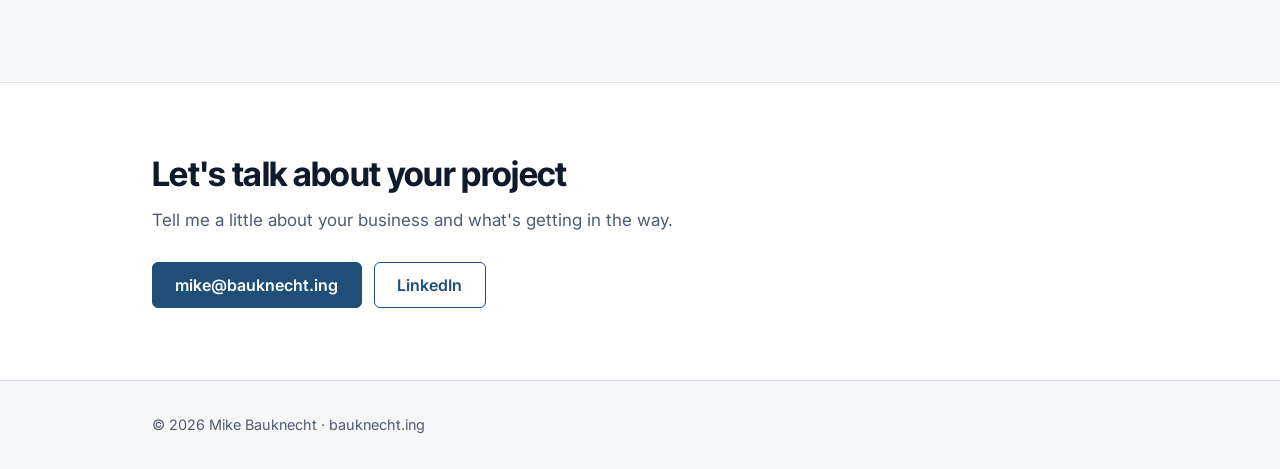
==== commit 5f682bbb: "Spell and grammar updates" ====
--- a/index.html
+++ b/index.html
@@ -49,11 +49,11 @@
                     <article class="card">
                         <p class="tag">Custom projects</p>
                         <h3>Software development</h3>
-                        <p>With over two decades of experience I have a lot to lean on and AI has only made me more efficient.</p>
+                        <p>With over two decades of experience, I have a lot to lean on, and AI has only made me more efficient.</p>
                         <ul class="skills">
-                            <li>Custom Apps - small applications with big impact</li>
-                            <li>Integrations - design/implement data flows between systems</li>
-                            <li>Migrations - important legacy applications made available in new ways</li>
+                            <li>Custom apps – small applications with big impact</li>
+                            <li>Integrations – design/implement data flows between systems</li>
+                            <li>Migrations – important legacy applications made available in new ways</li>
                         </ul>
                     </article>
                 </div>
@@ -68,7 +68,7 @@
                         <time>2024 – now</time>
                         <div>
                             <h3>Software Consultant <span>Independent</span></h3>
-                            <p>I work directly with mid-size companies and non-profits in southern Wisconsin, mostly in .NET, Angular and SQL Server, with a lot of third party integrations. You work with me from the first conversation through delivery.</p>
+                            <p>I work directly with mid-size companies and non-profits in southern Wisconsin, mostly in .NET, Angular and SQL Server, with a lot of third-party integrations. You work with me from the first conversation through delivery.</p>
                             <ul>
                                 <li>Rewrote the SAP integration API for a lighting manufacturer. Every manufacturing department depends on it, across plants in several states and one in Europe. It moved from an aging .NET Framework app on a costly Windows server to .NET 10 on the company's Kubernetes cluster. The old API went down about once a quarter. The new one hasn't had an unscheduled outage since it went live in late 2025.</li>
                                 <li>Helped a community health non-profit replace donor software that was expensive, poorly supported and missing tools they needed. I gathered their requirements and compared several SaaS options with clear trade-offs. I also gave them a plan for vendor demos and the questions to ask, so they could choose with confidence.</li>
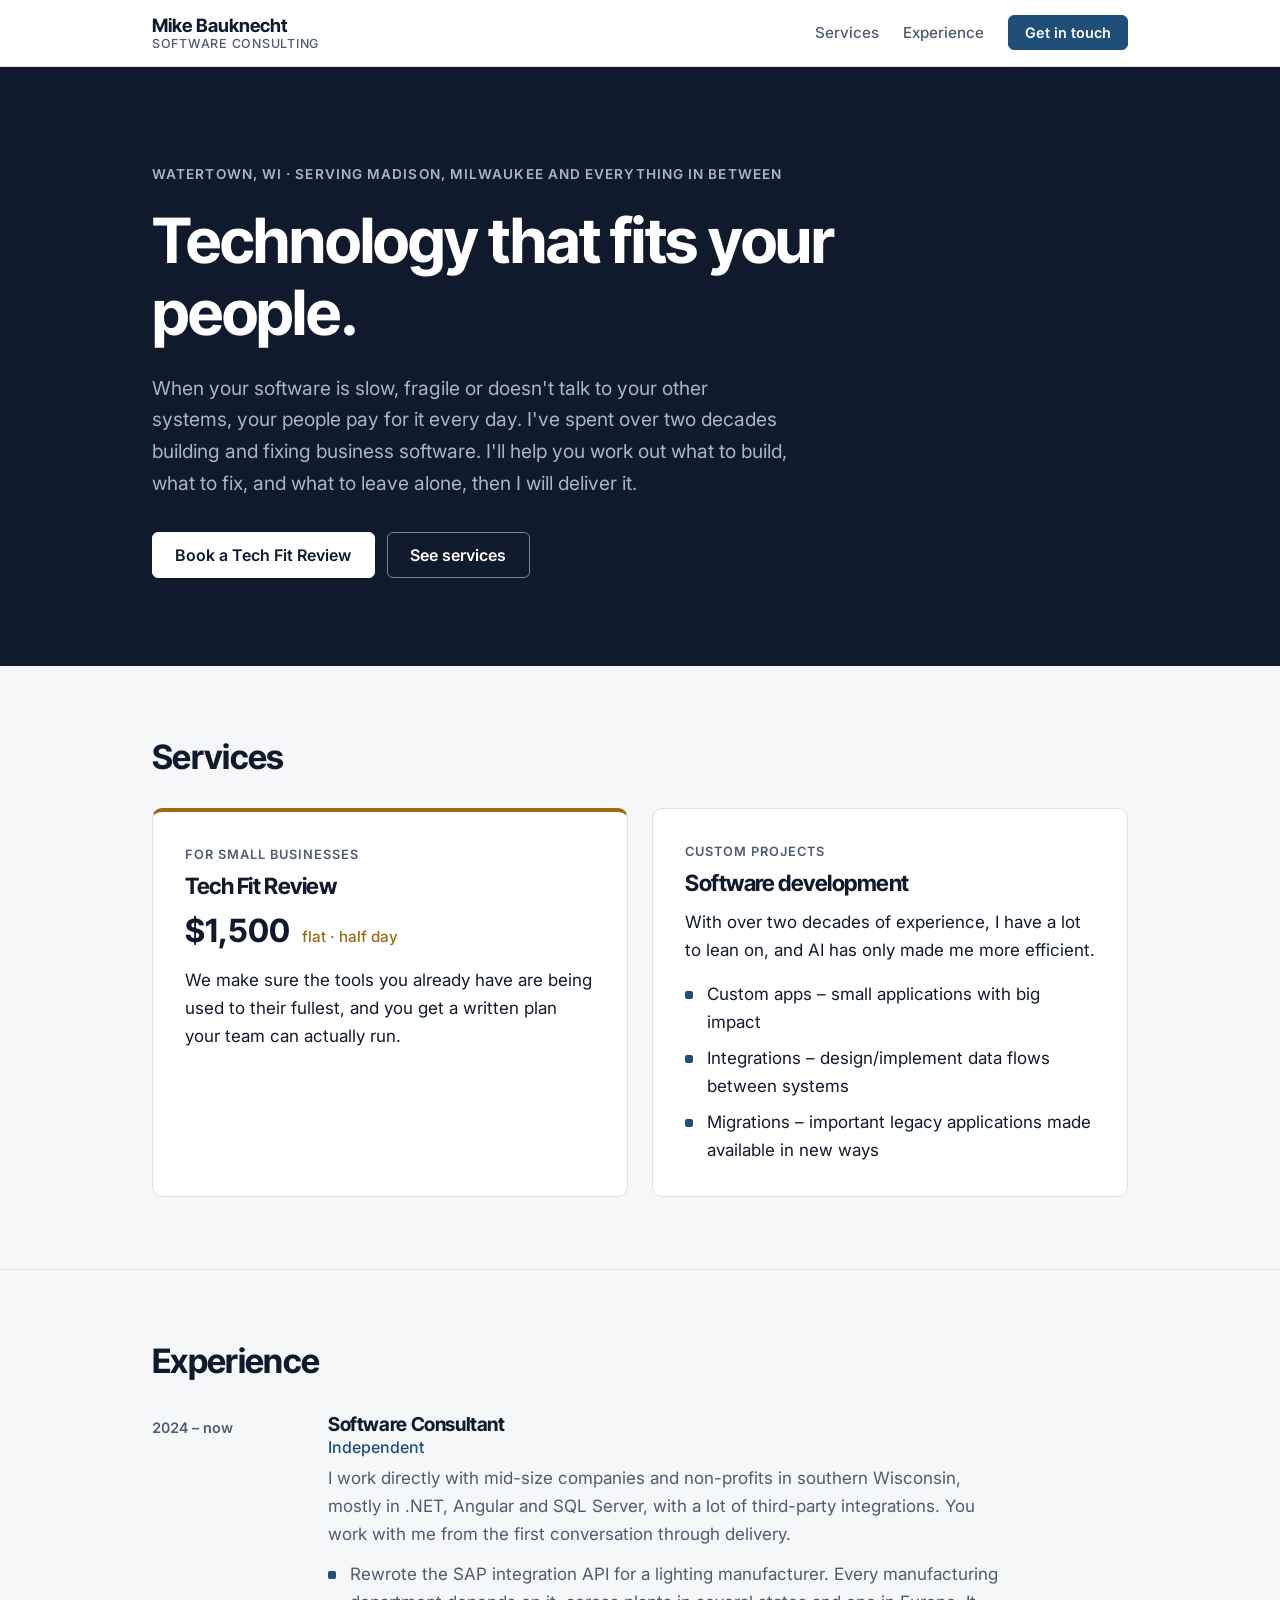
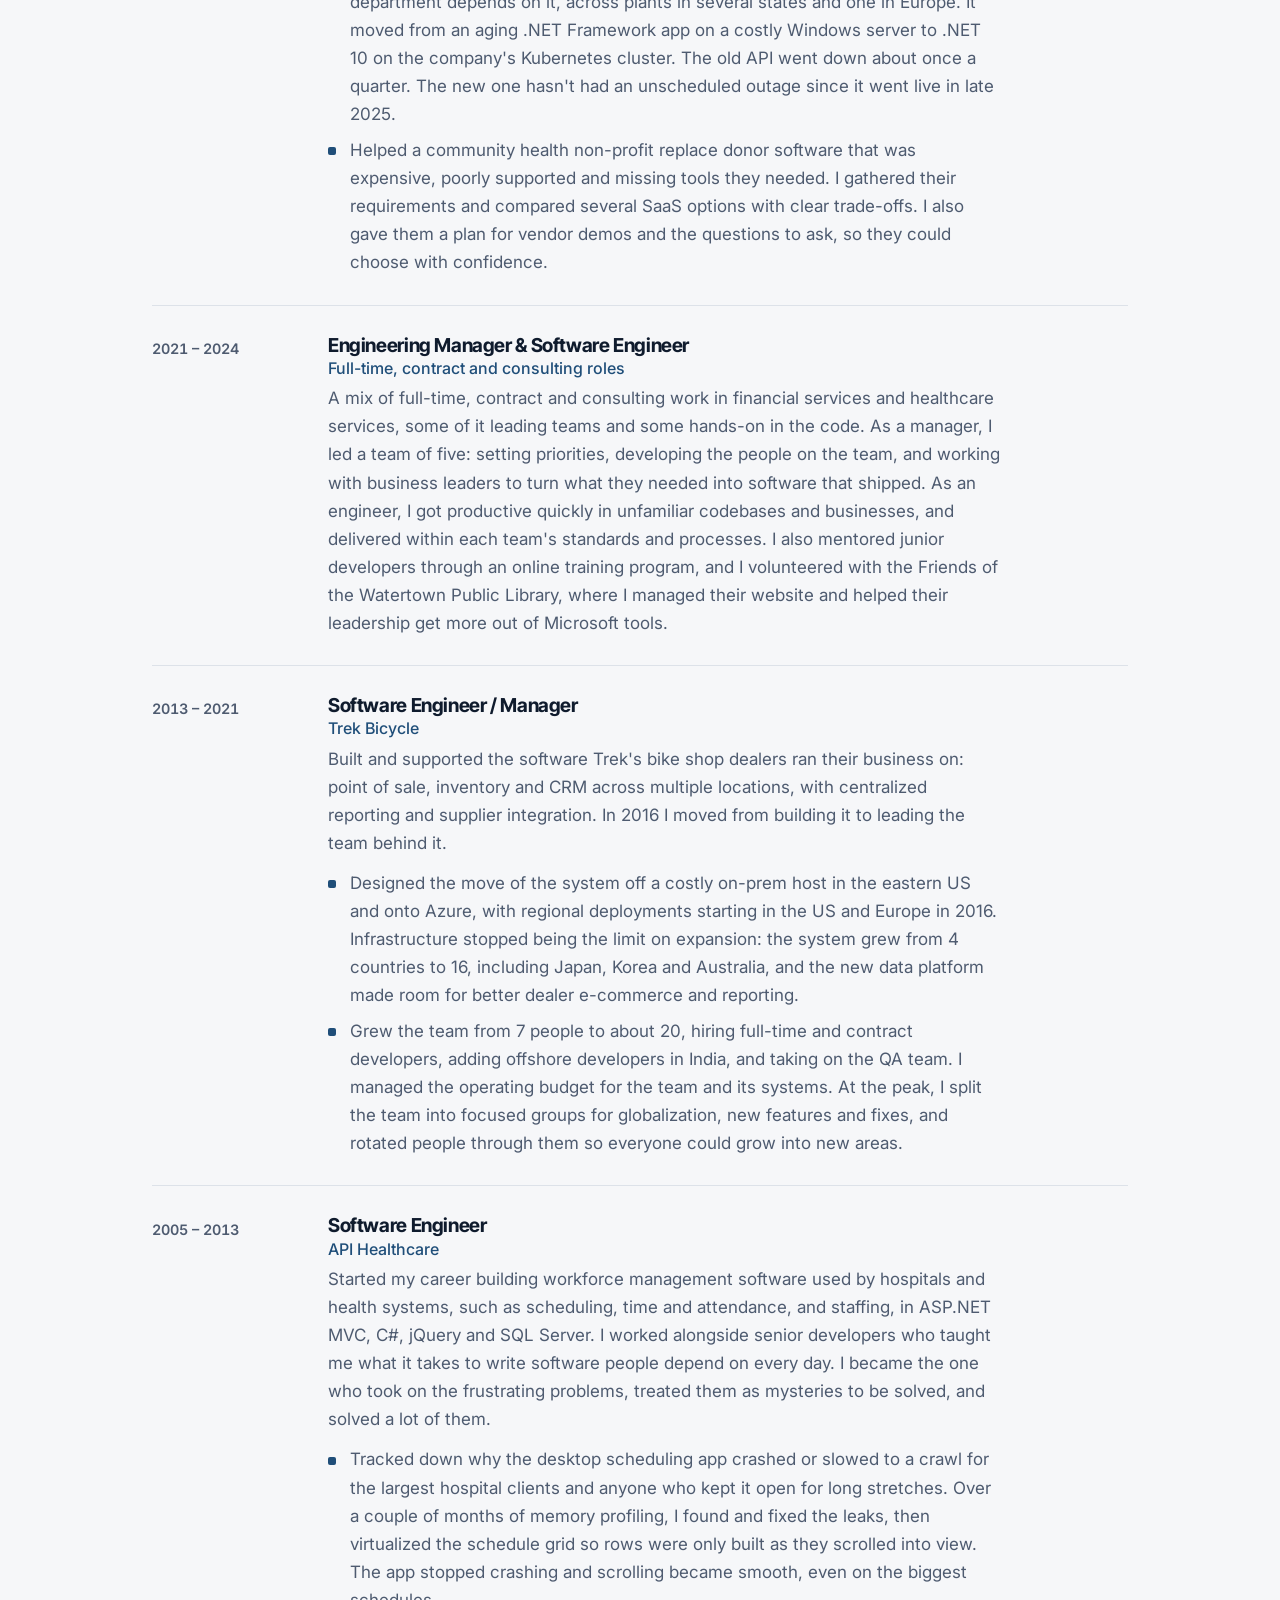
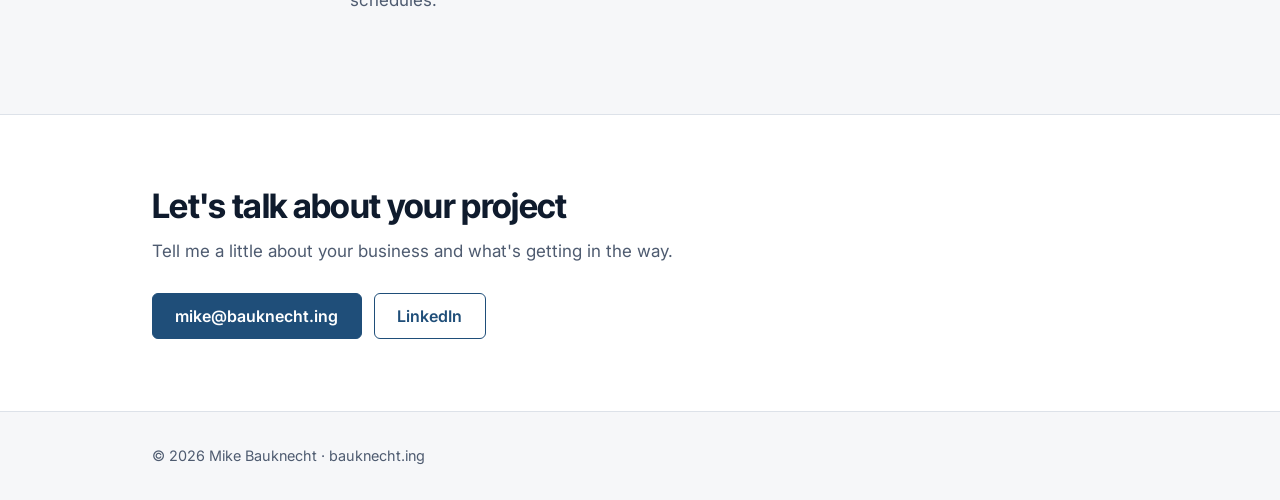
==== commit a3cfd417: "Lead paragraph update" ====
--- a/index.html
+++ b/index.html
@@ -28,7 +28,7 @@
             <div class="wrap">
                 <p class="eyebrow">Watertown, WI &middot; Serving Madison, Milwaukee and everything in between</p>
                 <h1>Technology that fits your people.</h1>
-                <p class="lede">Software consulting blends two of my favorite things: technology, and working with people to solve their problems. I use AI to work efficiently. It's still up to you and me to figure out the right thing to build.</p>
+                <p class="lede">When your software is slow, fragile or doesn't talk to your other systems, your people pay for it every day. I've spent over two decades building and fixing business software. I'll help you work out what to build, what to fix, and what to leave alone, then I will deliver it.</p>
                 <p class="cta">
                     <a class="btn" href="mailto:mike@bauknecht.ing?subject=Tech%20Fit%20Review">Book a Tech Fit Review</a>
                     <a class="btn btn-ghost" href="#services">See services</a>
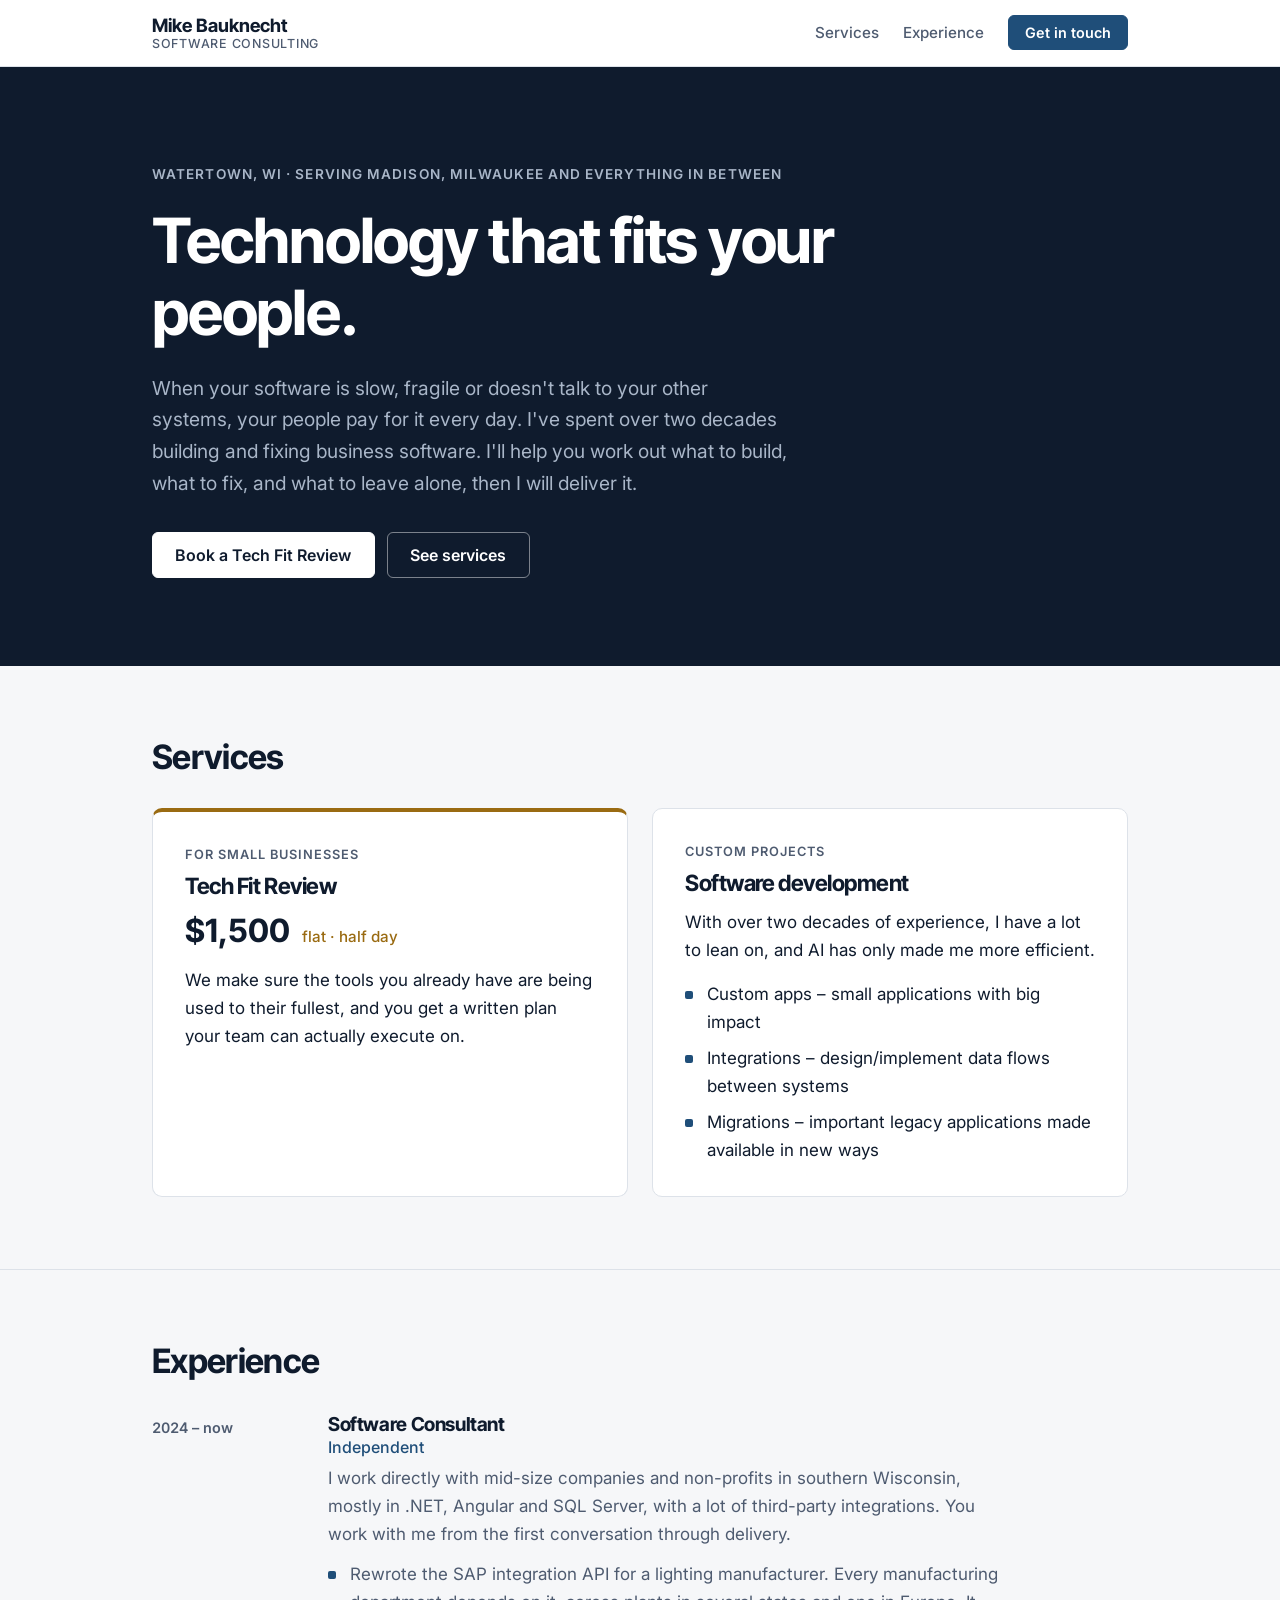
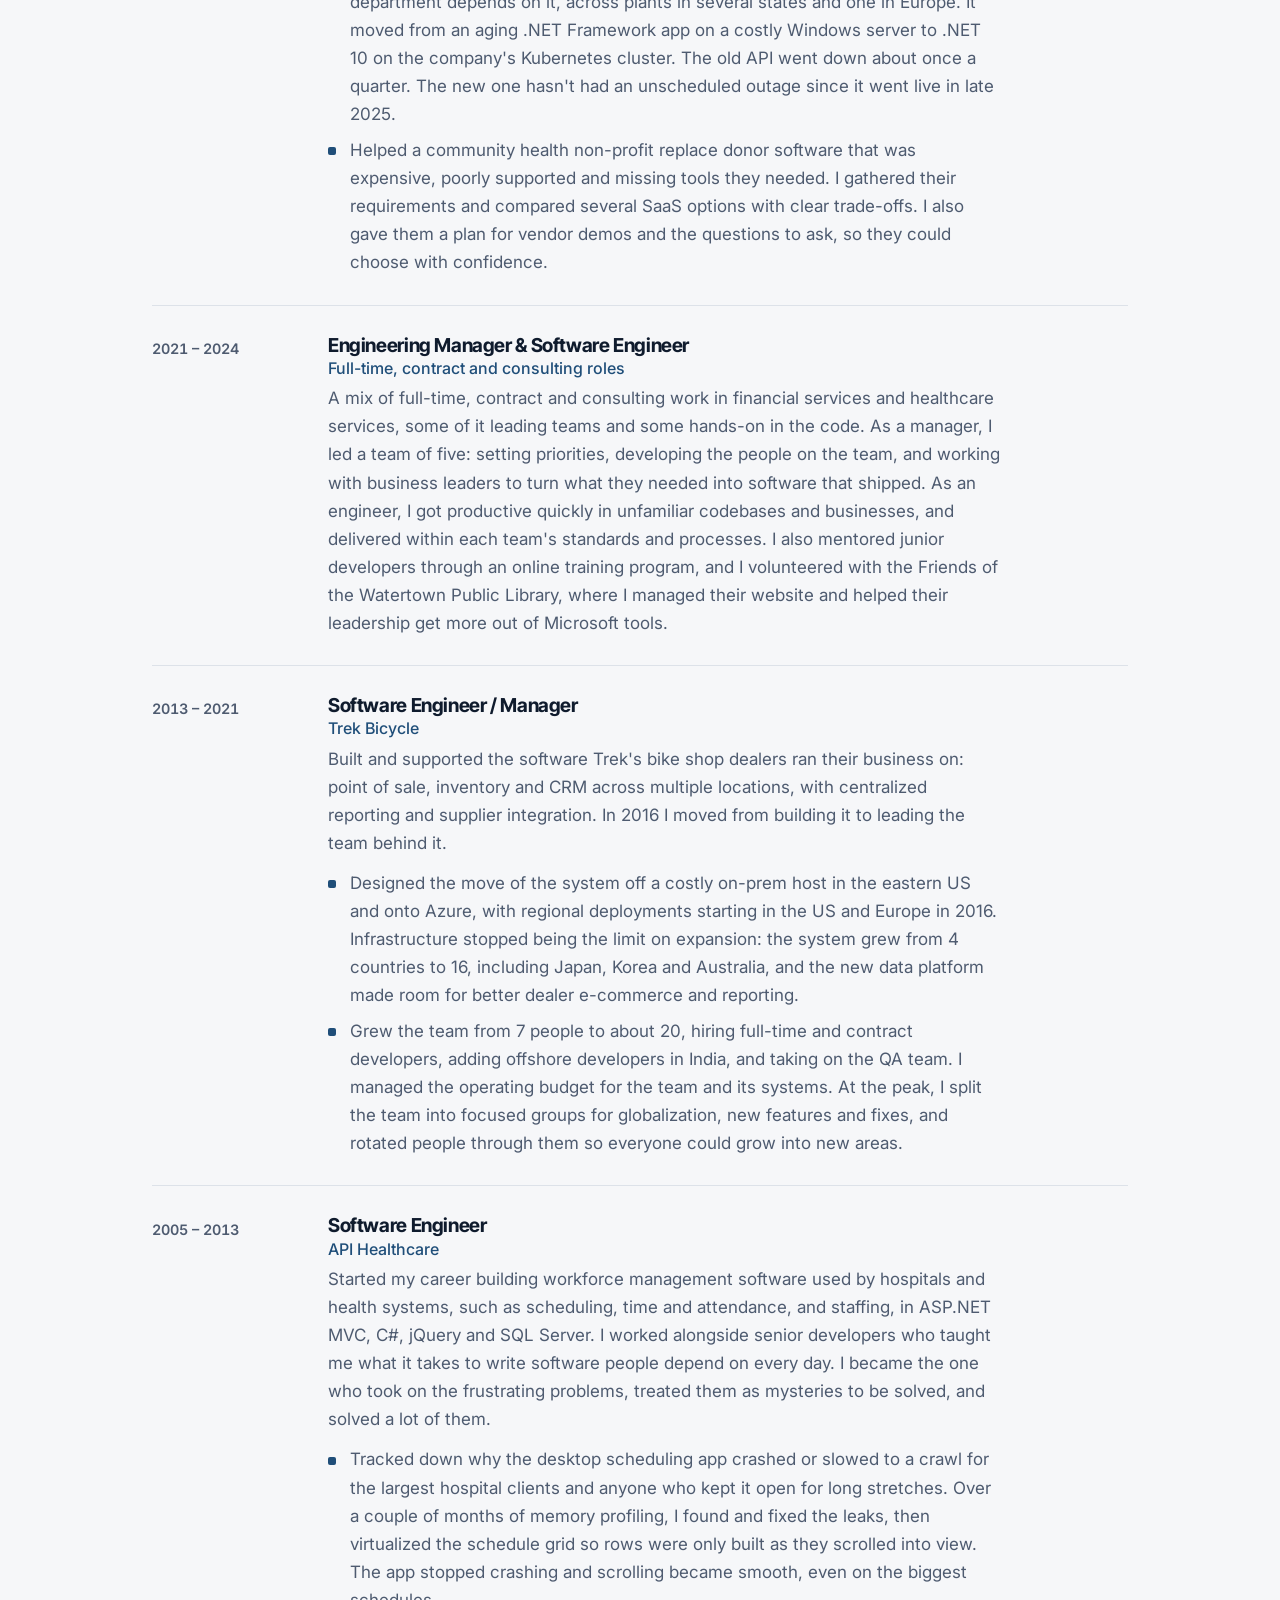
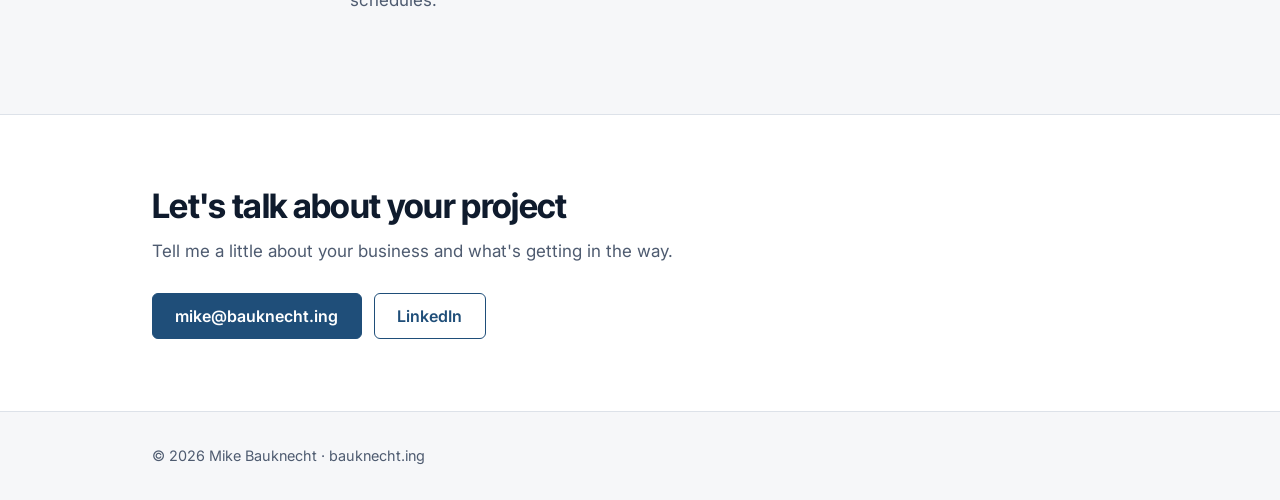
==== commit 6d8b1d50: "Text update" ====
--- a/index.html
+++ b/index.html
@@ -44,7 +44,7 @@
                         <p class="tag">For small businesses</p>
                         <h3>Tech Fit Review</h3>
                         <p class="price">$1,500 <span>flat &middot; half day</span></p>
-                        <p>We make sure the tools you already have are being used to their fullest, and you get a written plan your team can actually run.</p>
+                        <p>We make sure the tools you already have are being used to their fullest, and you get a written plan your team can actually execute on.</p>
                     </article>
                     <article class="card">
                         <p class="tag">Custom projects</p>
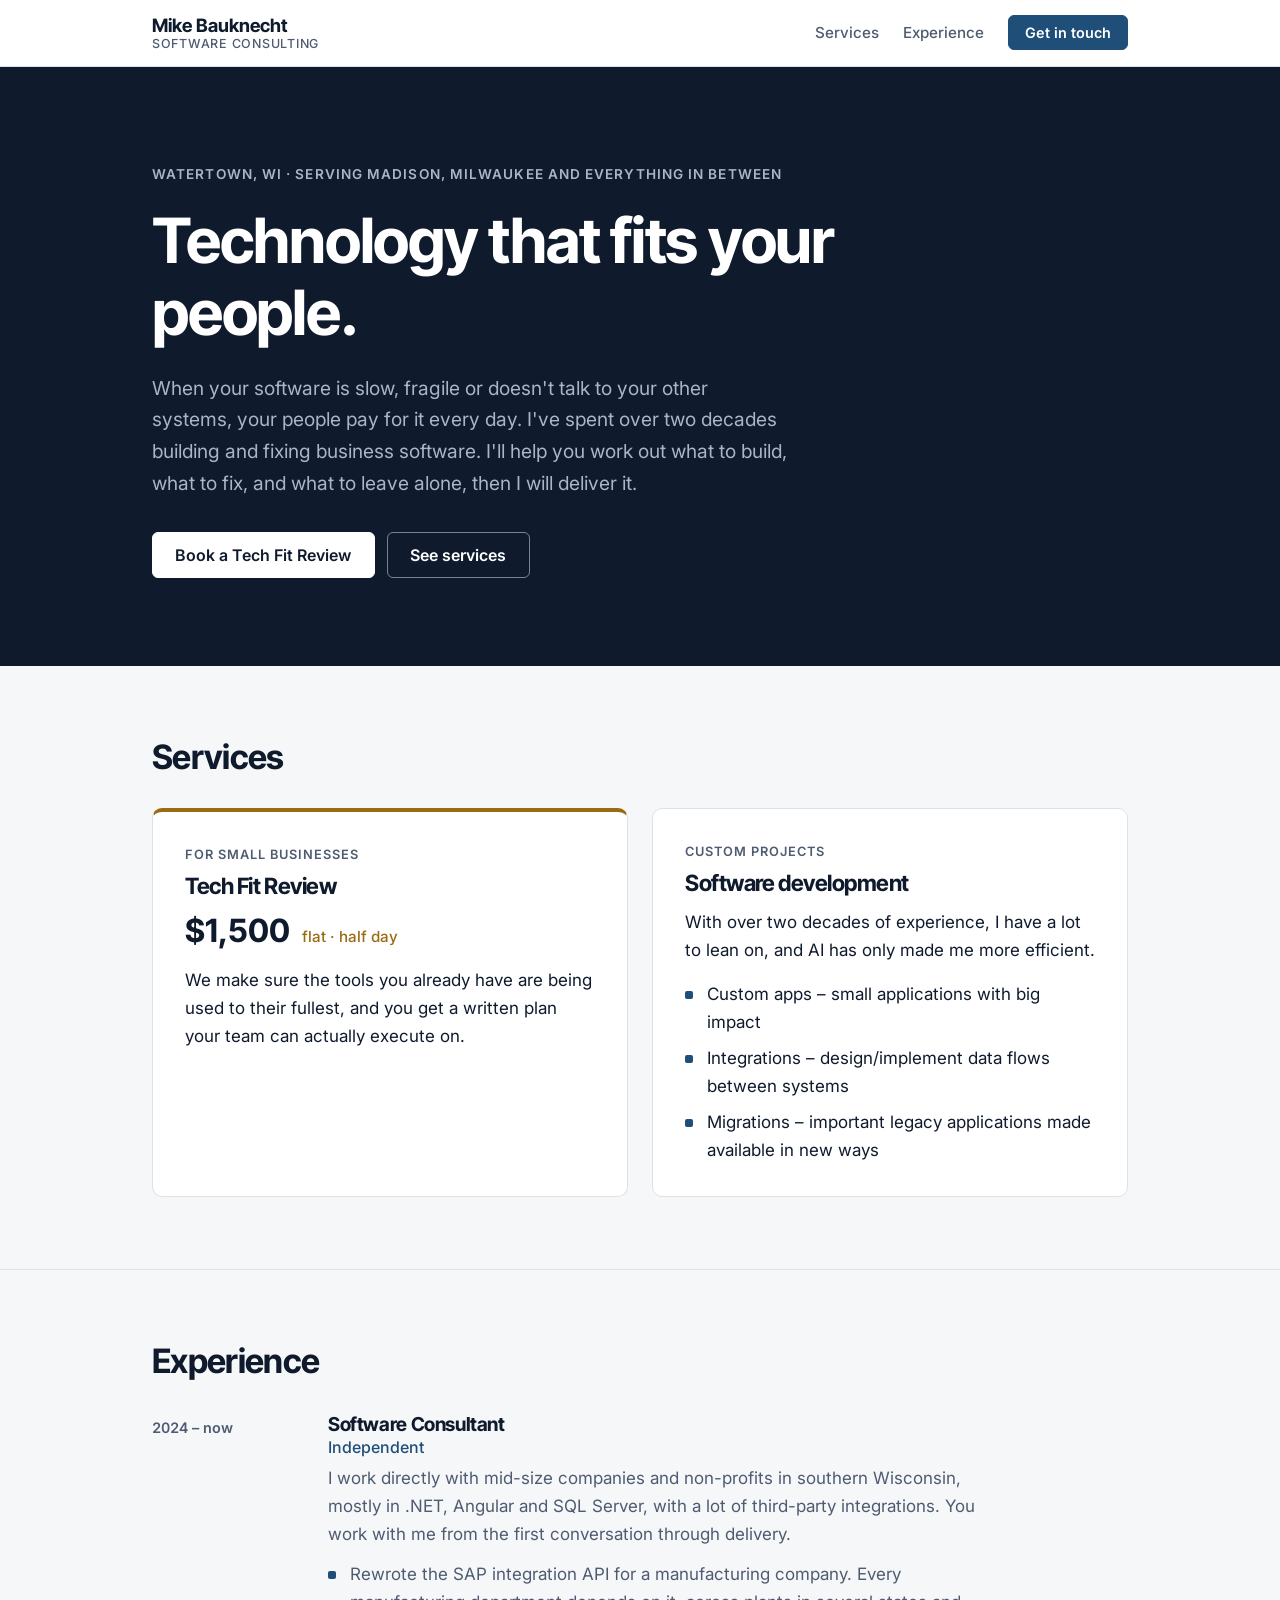
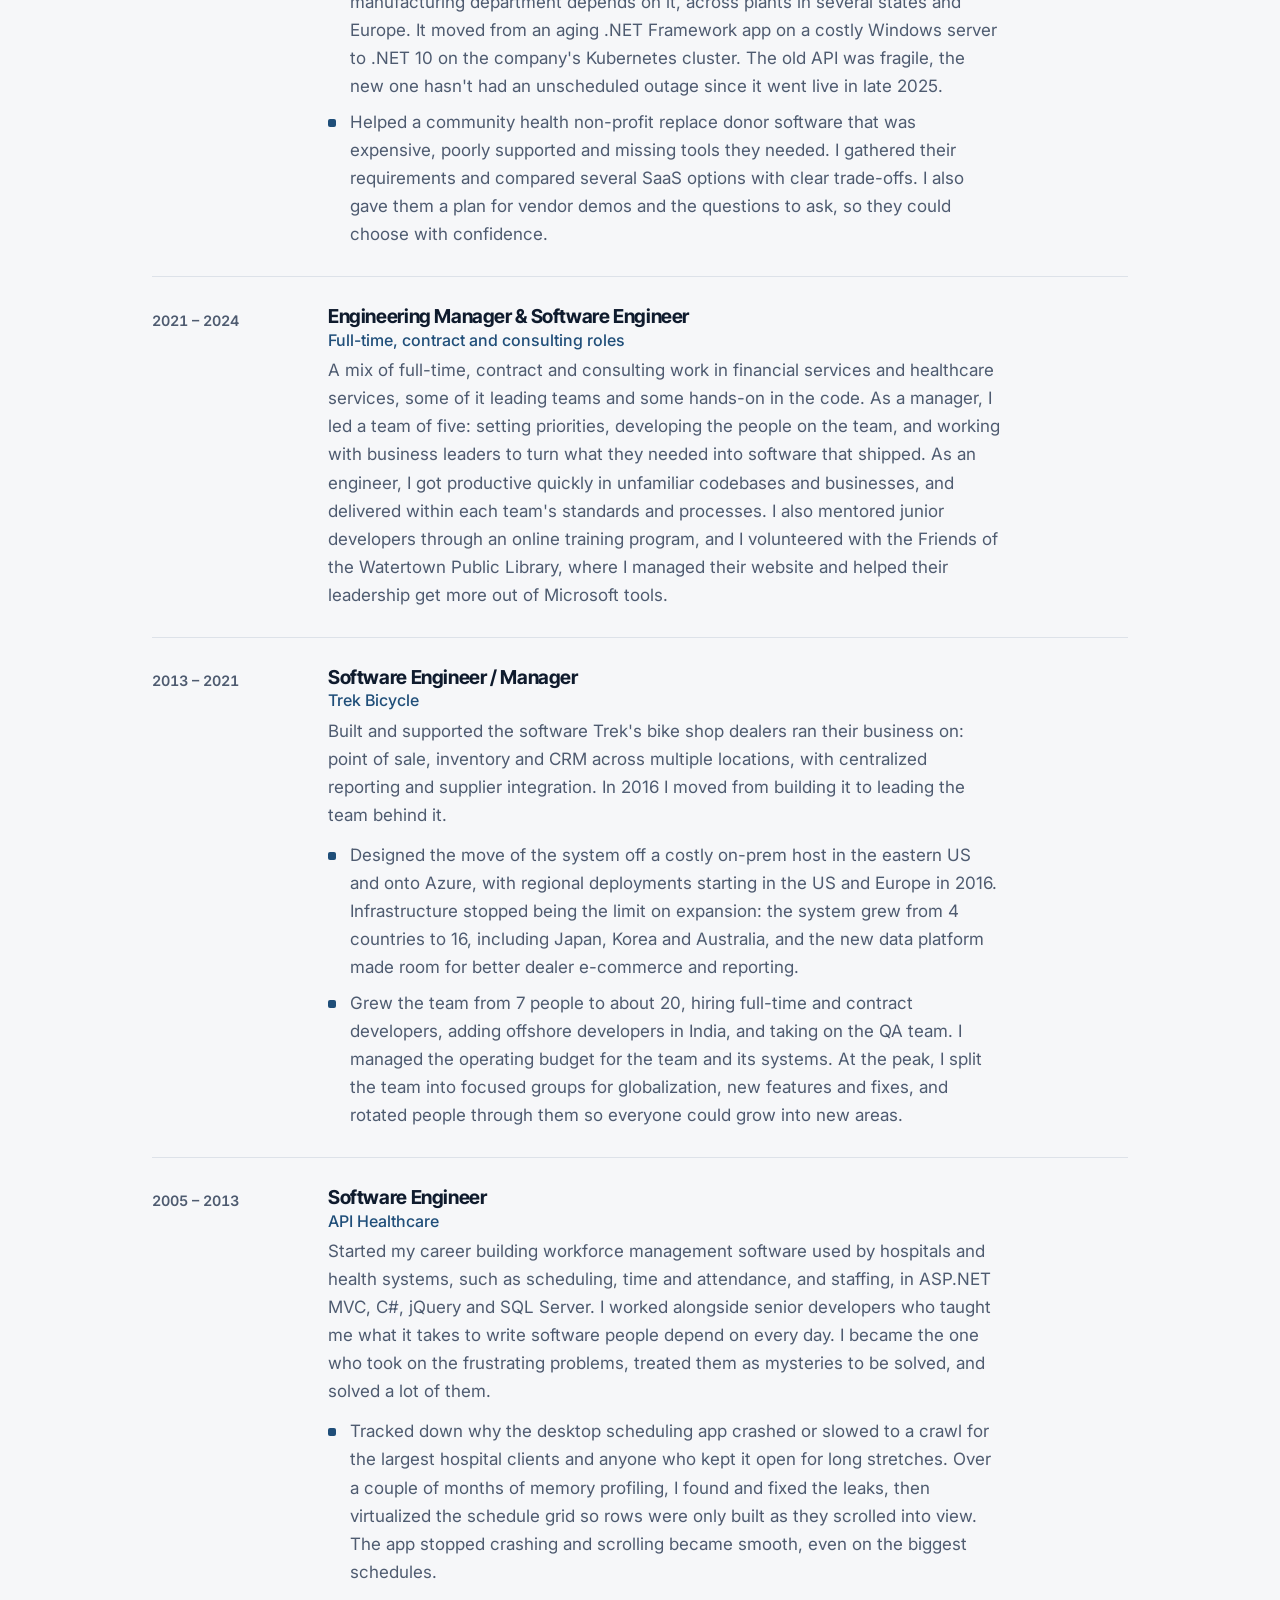
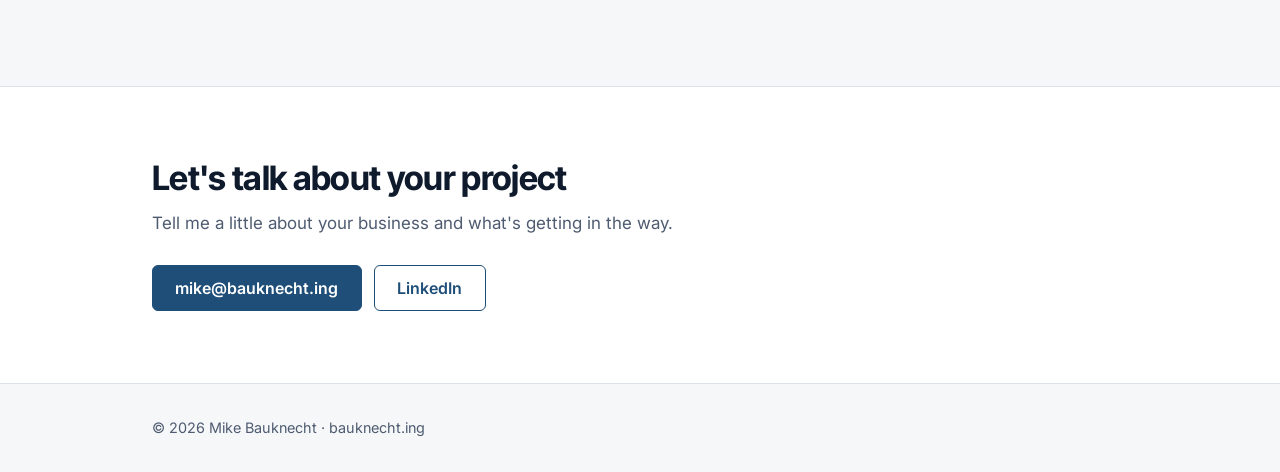
==== commit a611c40e: "Remove indicating text" ====
--- a/index.html
+++ b/index.html
@@ -70,7 +70,7 @@
                             <h3>Software Consultant <span>Independent</span></h3>
                             <p>I work directly with mid-size companies and non-profits in southern Wisconsin, mostly in .NET, Angular and SQL Server, with a lot of third-party integrations. You work with me from the first conversation through delivery.</p>
                             <ul>
-                                <li>Rewrote the SAP integration API for a lighting manufacturer. Every manufacturing department depends on it, across plants in several states and one in Europe. It moved from an aging .NET Framework app on a costly Windows server to .NET 10 on the company's Kubernetes cluster. The old API went down about once a quarter. The new one hasn't had an unscheduled outage since it went live in late 2025.</li>
+                                <li>Rewrote the SAP integration API for a manufacturing company. Every manufacturing department depends on it, across plants in several states and Europe. It moved from an aging .NET Framework app on a costly Windows server to .NET 10 on the company's Kubernetes cluster. The old API was fragile, the new one hasn't had an unscheduled outage since it went live in late 2025.</li>
                                 <li>Helped a community health non-profit replace donor software that was expensive, poorly supported and missing tools they needed. I gathered their requirements and compared several SaaS options with clear trade-offs. I also gave them a plan for vendor demos and the questions to ask, so they could choose with confidence.</li>
                             </ul>
                         </div>
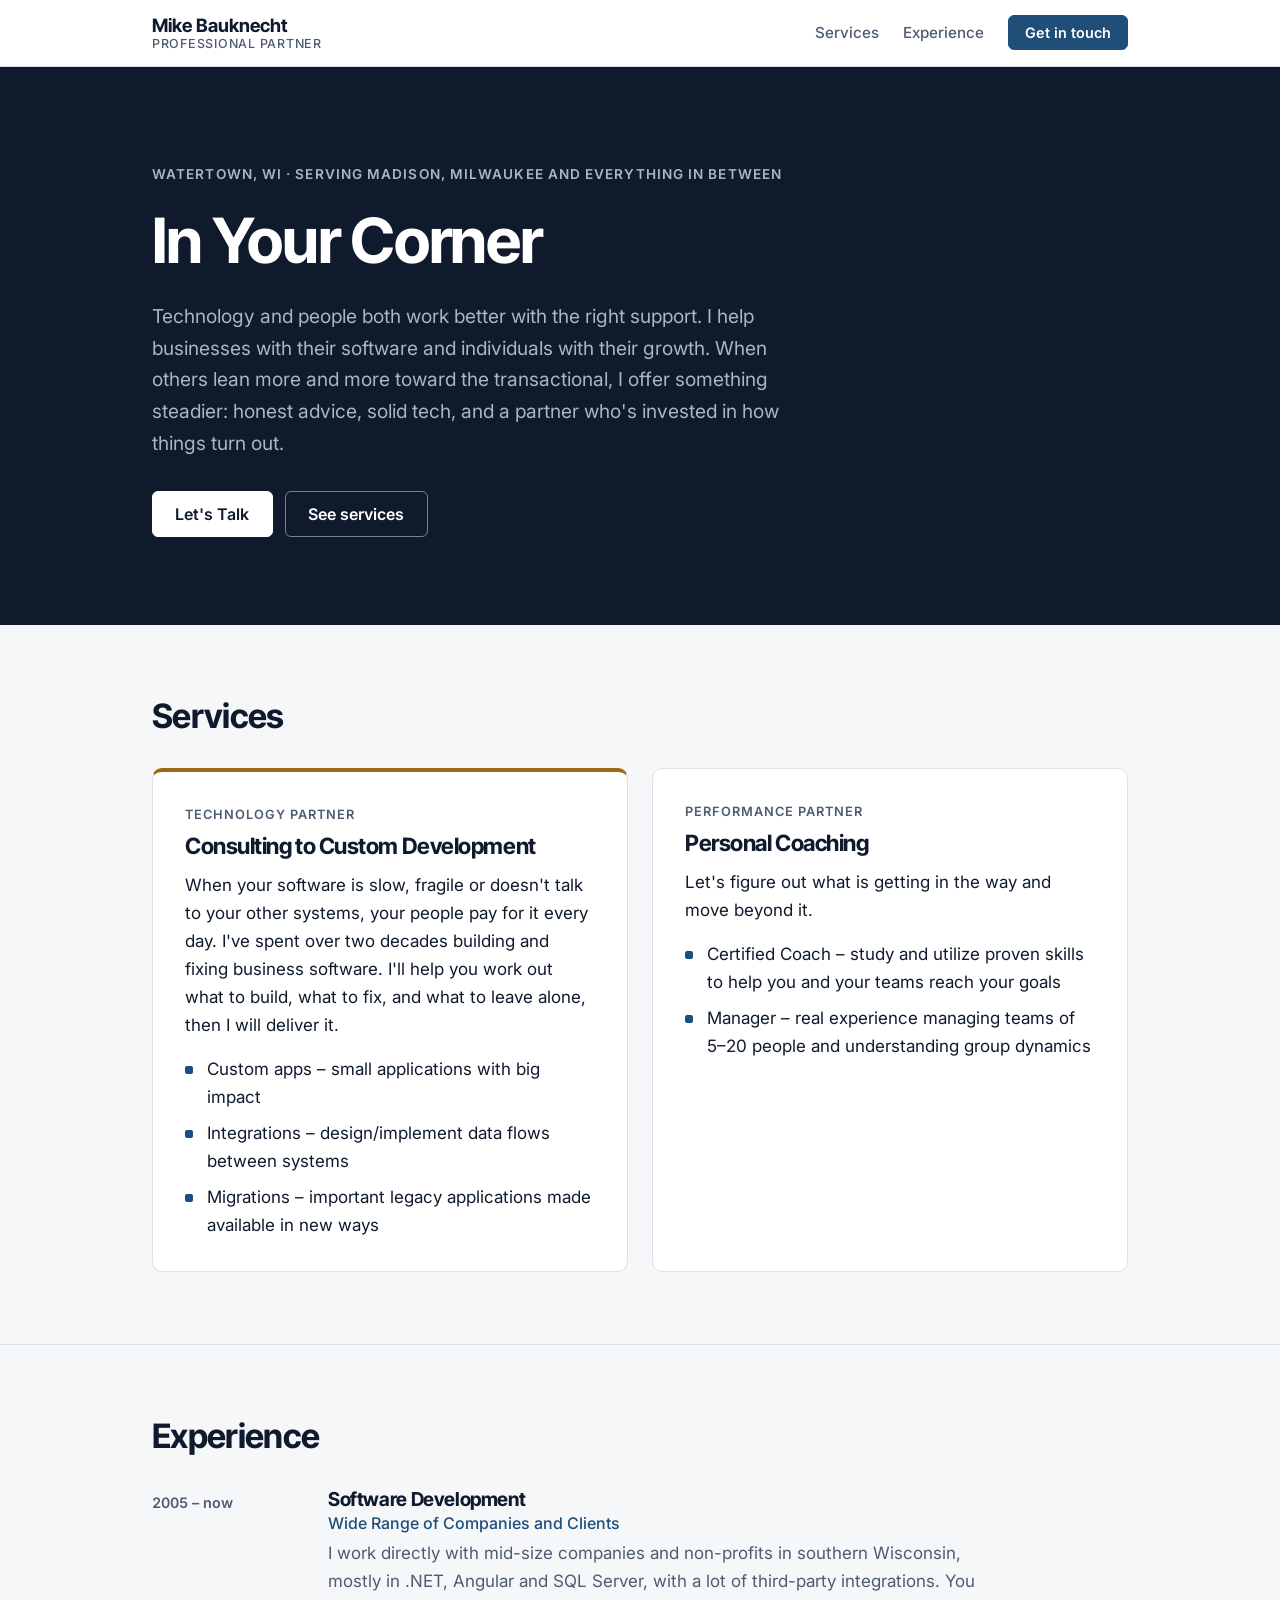
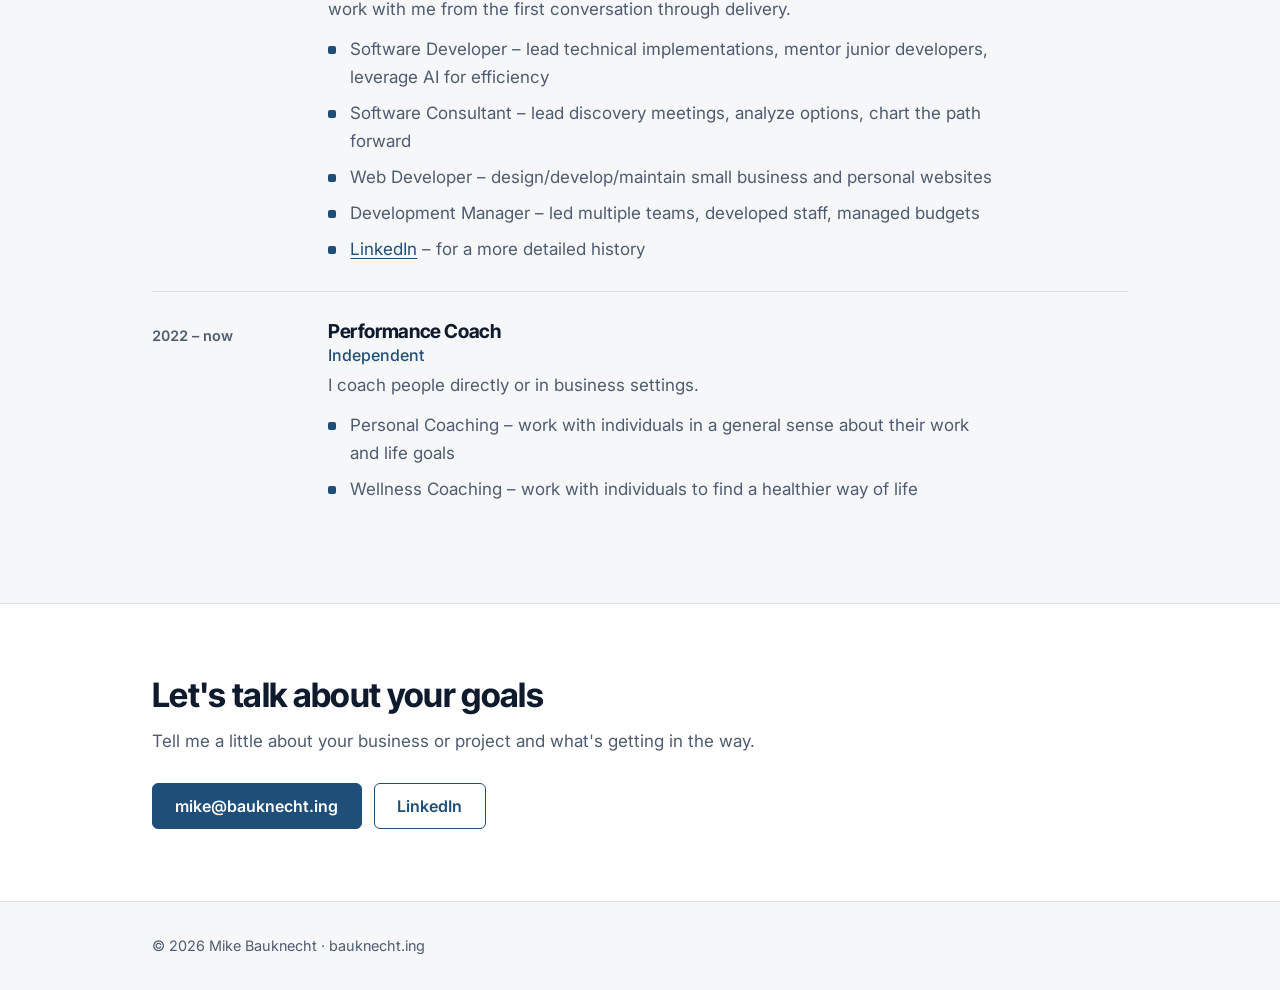
==== commit eda50d6b: "Landing page rebrand" ====
--- a/index.html
+++ b/index.html
@@ -3,7 +3,7 @@
 <head>
     <meta charset="utf-8">
     <meta name="viewport" content="width=device-width,initial-scale=1">
-    <title>Mike Bauknecht – Software Consulting</title>
+    <title>Mike Bauknecht – Professional Partner</title>
     <meta name="description" content="Software consulting from Mike Bauknecht in Watertown, WI: custom apps, system integrations, legacy migrations, and a half-day Tech Fit Review for small to mid-size businesses and non-profits.">
     <link rel="canonical" href="https://bauknecht.ing/">
     <link rel="preconnect" href="https://fonts.googleapis.com">
@@ -14,7 +14,7 @@
 <body>
     <header class="site">
         <div class="wrap">
-            <a class="brand" href="#top">Mike Bauknecht<span>Software Consulting</span></a>
+            <a class="brand" href="#top">Mike Bauknecht<span>Professional Partner</span></a>
             <nav aria-label="Main">
                 <a href="#services">Services</a>
                 <a href="#experience">Experience</a>
@@ -27,10 +27,10 @@
         <section class="hero">
             <div class="wrap">
                 <p class="eyebrow">Watertown, WI &middot; Serving Madison, Milwaukee and everything in between</p>
-                <h1>Technology that fits your people.</h1>
-                <p class="lede">When your software is slow, fragile or doesn't talk to your other systems, your people pay for it every day. I've spent over two decades building and fixing business software. I'll help you work out what to build, what to fix, and what to leave alone, then I will deliver it.</p>
+                <h1>In Your Corner</h1>
+                <p class="lede">Technology and people both work better with the right support. I help businesses with their software and individuals with their growth. When others lean more and more toward the transactional, I offer something steadier: honest advice, solid tech, and a partner who's invested in how things turn out.</p>
                 <p class="cta">
-                    <a class="btn" href="mailto:mike@bauknecht.ing?subject=Tech%20Fit%20Review">Book a Tech Fit Review</a>
+                    <a class="btn" href="mailto:mike@bauknecht.ing">Let's Talk</a>
                     <a class="btn btn-ghost" href="#services">See services</a>
                 </p>
             </div>
@@ -41,19 +41,22 @@
                 <h2>Services</h2>
                 <div class="grid">
                     <article class="card featured">
-                        <p class="tag">For small businesses</p>
-                        <h3>Tech Fit Review</h3>
-                        <p class="price">$1,500 <span>flat &middot; half day</span></p>
-                        <p>We make sure the tools you already have are being used to their fullest, and you get a written plan your team can actually execute on.</p>
-                    </article>
-                    <article class="card">
-                        <p class="tag">Custom projects</p>
-                        <h3>Software development</h3>
-                        <p>With over two decades of experience, I have a lot to lean on, and AI has only made me more efficient.</p>
+                        <p class="tag">Technology Partner</p>
+                        <h3>Consulting to Custom Development</h3>
+                        <p>When your software is slow, fragile or doesn't talk to your other systems, your people pay for it every day. I've spent over two decades building and fixing business software. I'll help you work out what to build, what to fix, and what to leave alone, then I will deliver it.</p>
                         <ul class="skills">
                             <li>Custom apps – small applications with big impact</li>
                             <li>Integrations – design/implement data flows between systems</li>
                             <li>Migrations – important legacy applications made available in new ways</li>
+                        </ul>
+                    </article>
+                    <article class="card">
+                        <p class="tag">Performance Partner</p>
+                        <h3>Personal Coaching</h3>
+                        <p>Let's figure out what is getting in the way and move beyond it.</p>
+                        <ul class="skills">
+                            <li>Certified Coach – study and utilize proven skills to help you and your teams reach your goals</li>
+                            <li>Manager – real experience managing teams of 5–20 people and understanding group dynamics</li>
                         </ul>
                     </article>
                 </div>
@@ -65,41 +68,27 @@
                 <h2>Experience</h2>
                 <ol class="timeline">
                     <li>
-                        <time>2024 – now</time>
+                        <time>2005 – now</time>
                         <div>
-                            <h3>Software Consultant <span>Independent</span></h3>
+                            <h3>Software Development <span>Wide Range of Companies and Clients</span></h3>
                             <p>I work directly with mid-size companies and non-profits in southern Wisconsin, mostly in .NET, Angular and SQL Server, with a lot of third-party integrations. You work with me from the first conversation through delivery.</p>
                             <ul>
-                                <li>Rewrote the SAP integration API for a manufacturing company. Every manufacturing department depends on it, across plants in several states and Europe. It moved from an aging .NET Framework app on a costly Windows server to .NET 10 on the company's Kubernetes cluster. The old API was fragile, the new one hasn't had an unscheduled outage since it went live in late 2025.</li>
-                                <li>Helped a community health non-profit replace donor software that was expensive, poorly supported and missing tools they needed. I gathered their requirements and compared several SaaS options with clear trade-offs. I also gave them a plan for vendor demos and the questions to ask, so they could choose with confidence.</li>
+                                <li>Software Developer – lead technical implementations, mentor junior developers, leverage AI for efficiency</li>
+                                <li>Software Consultant – lead discovery meetings, analyze options, chart the path forward</li>
+                                <li>Web Developer – design/develop/maintain small business and personal websites</li>
+                                <li>Development Manager – led multiple teams, developed staff, managed budgets</li>
+                                <li><a href="https://www.linkedin.com/in/michaelbauknecht/">LinkedIn</a> – for a more detailed history</li>
                             </ul>
                         </div>
                     </li>
                     <li>
-                        <time>2021 – 2024</time>
+                        <time>2022 – now</time>
                         <div>
-                            <h3>Engineering Manager &amp; Software Engineer <span>Full-time, contract and consulting roles</span></h3>
-                            <p>A mix of full-time, contract and consulting work in financial services and healthcare services, some of it leading teams and some hands-on in the code. As a manager, I led a team of five: setting priorities, developing the people on the team, and working with business leaders to turn what they needed into software that shipped. As an engineer, I got productive quickly in unfamiliar codebases and businesses, and delivered within each team's standards and processes. I also mentored junior developers through an online training program, and I volunteered with the Friends of the Watertown Public Library, where I managed their website and helped their leadership get more out of Microsoft tools.</p>
-                        </div>
-                    </li>
-                    <li>
-                        <time>2013 – 2021</time>
-                        <div>
-                            <h3>Software Engineer / Manager <span>Trek Bicycle</span></h3>
-                            <p>Built and supported the software Trek's bike shop dealers ran their business on: point of sale, inventory and CRM across multiple locations, with centralized reporting and supplier integration. In 2016 I moved from building it to leading the team behind it.</p>
+                            <h3>Performance Coach <span>Independent</span></h3>
+                            <p>I coach people directly or in business settings.</p>
                             <ul>
-                                <li>Designed the move of the system off a costly on-prem host in the eastern US and onto Azure, with regional deployments starting in the US and Europe in 2016. Infrastructure stopped being the limit on expansion: the system grew from 4 countries to 16, including Japan, Korea and Australia, and the new data platform made room for better dealer e-commerce and reporting.</li>
-                                <li>Grew the team from 7 people to about 20, hiring full-time and contract developers, adding offshore developers in India, and taking on the QA team. I managed the operating budget for the team and its systems. At the peak, I split the team into focused groups for globalization, new features and fixes, and rotated people through them so everyone could grow into new areas.</li>
-                            </ul>
-                        </div>
-                    </li>
-                    <li>
-                        <time>2005 – 2013</time>
-                        <div>
-                            <h3>Software Engineer <span>API Healthcare</span></h3>
-                            <p>Started my career building workforce management software used by hospitals and health systems, such as scheduling, time and attendance, and staffing, in ASP.NET MVC, C#, jQuery and SQL Server. I worked alongside senior developers who taught me what it takes to write software people depend on every day. I became the one who took on the frustrating problems, treated them as mysteries to be solved, and solved a lot of them.</p>
-                            <ul>
-                                <li>Tracked down why the desktop scheduling app crashed or slowed to a crawl for the largest hospital clients and anyone who kept it open for long stretches. Over a couple of months of memory profiling, I found and fixed the leaks, then virtualized the schedule grid so rows were only built as they scrolled into view. The app stopped crashing and scrolling became smooth, even on the biggest schedules.</li>
+                                <li>Personal Coaching – work with individuals in a general sense about their work and life goals</li>
+                                <li>Wellness Coaching – work with individuals to find a healthier way of life</li>
                             </ul>
                         </div>
                     </li>
@@ -109,8 +98,8 @@
 
         <section id="contact" class="contact">
             <div class="wrap">
-                <h2>Let's talk about your project</h2>
-                <p>Tell me a little about your business and what's getting in the way.</p>
+                <h2>Let's talk about your goals</h2>
+                <p>Tell me a little about your business or project and what's getting in the way.</p>
                 <p class="cta">
                     <a class="btn" href="mailto:mike@bauknecht.ing">mike@bauknecht.ing</a>
                     <a class="btn btn-ghost" href="https://www.linkedin.com/in/michaelbauknecht/">LinkedIn</a>
